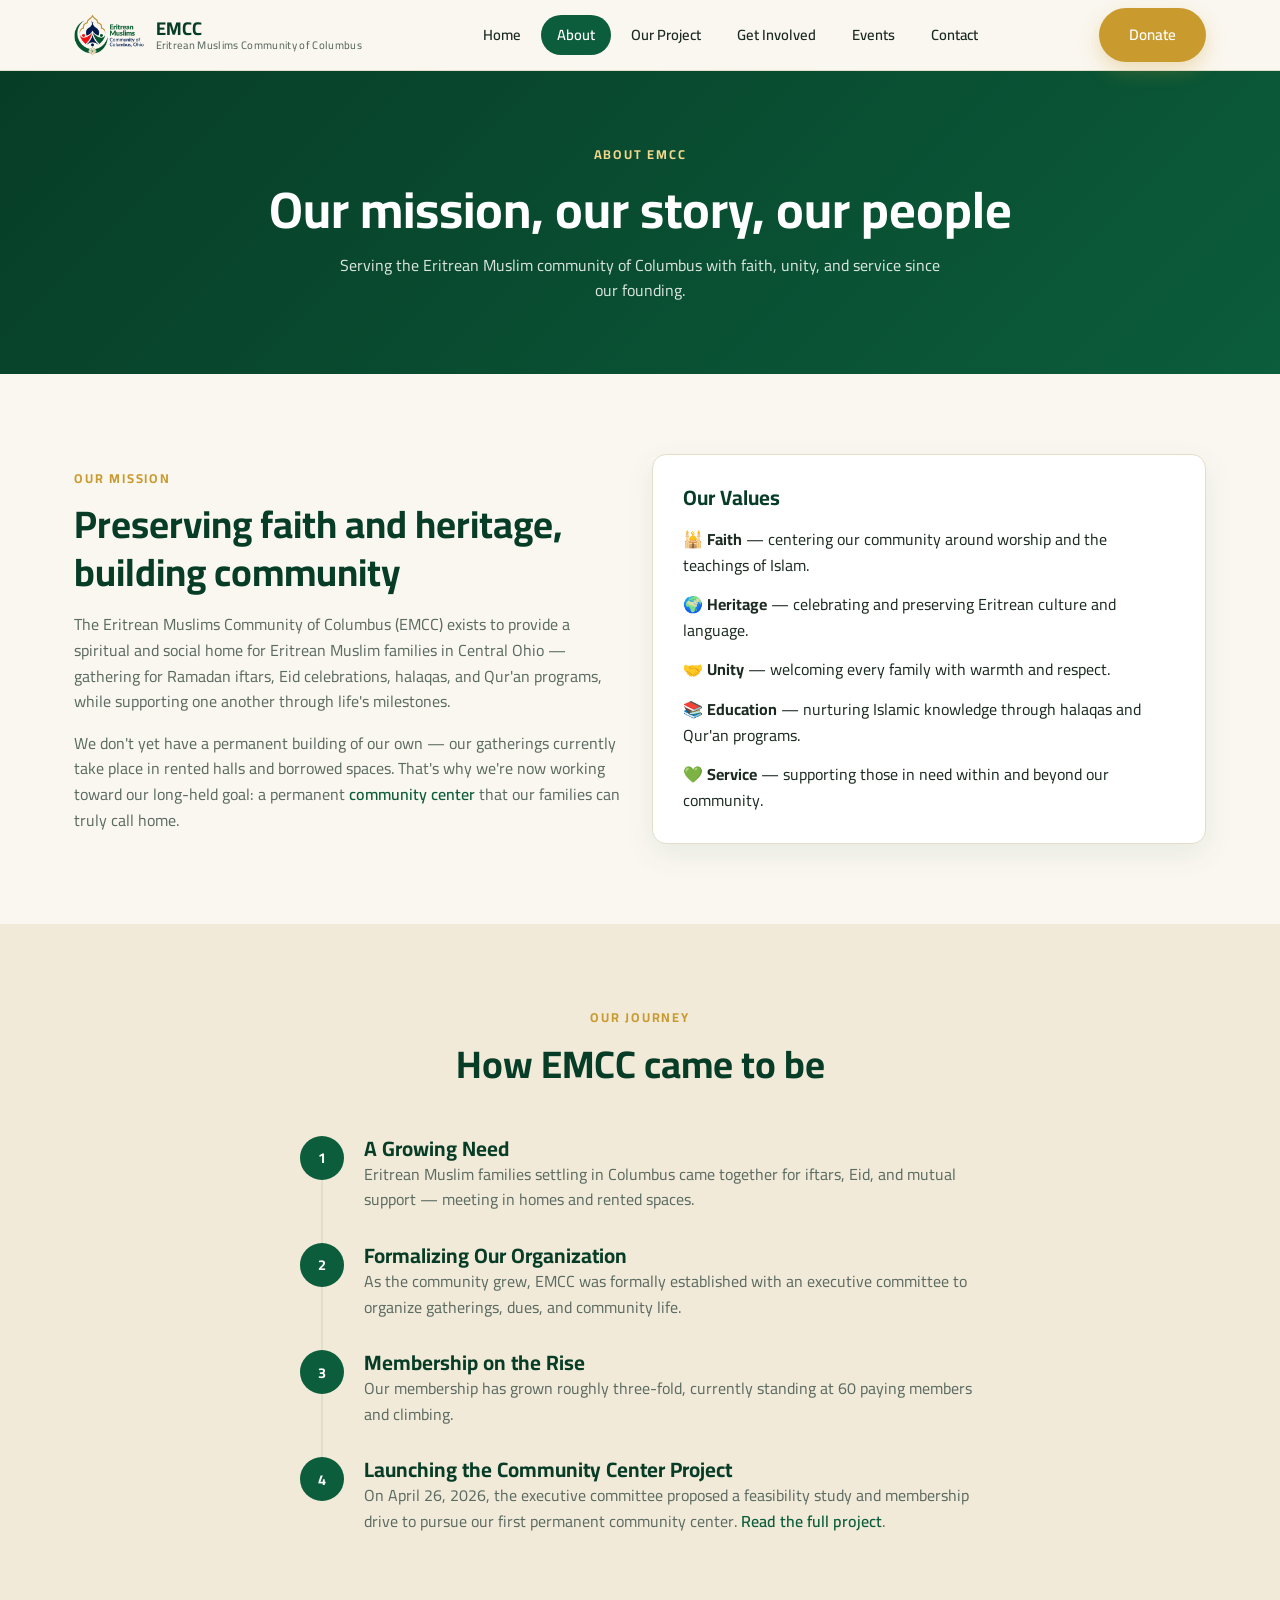
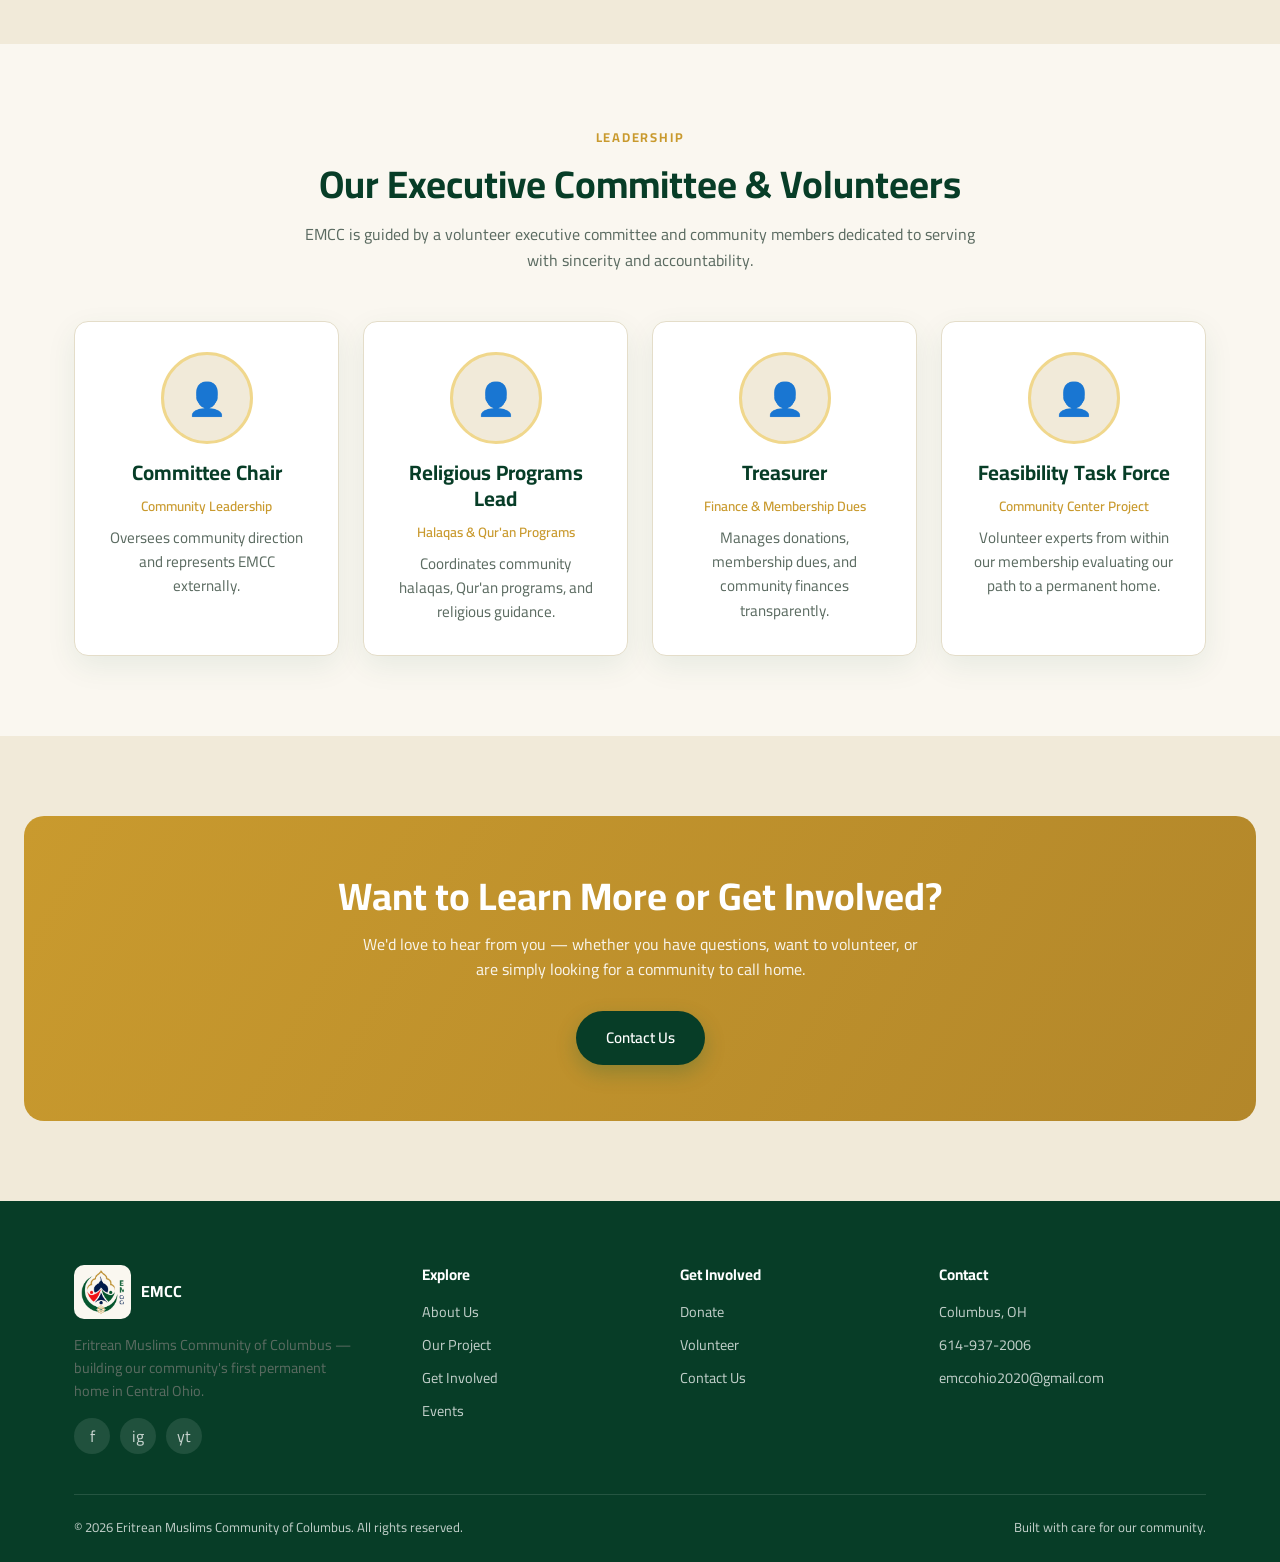
==== about.html @ d133745d "Initial version app" ====
<!DOCTYPE html>
<html lang="en">
<head>
<meta charset="UTF-8">
<meta name="viewport" content="width=device-width, initial-scale=1.0">
<title>About Us — EMCC</title>
<meta name="description" content="Learn about the mission, history, and leadership of the Eritrean Muslims Community of Columbus.">
<link rel="preconnect" href="https://fonts.googleapis.com">
<link href="https://fonts.googleapis.com/css2?family=Cairo:wght@400;600;700;800&family=Poppins:wght@400;500;600;700&display=swap" rel="stylesheet">
<link rel="icon" type="image/png" href="assets/img/emcc-favicon.png">
<link rel="stylesheet" href="assets/css/style.css">
</head>
<body>

<header class="site-header">
  <div class="header-inner container">
    <a href="index.html" class="brand">
      <img src="assets/img/emcc-logo-full.png" alt="EMCC — Eritrean Muslims Community of Columbus" class="brand-mark-full">
      <span class="brand-text">EMCC<span class="full">Eritrean Muslims Community of Columbus</span></span>
    </a>
    <nav class="nav-links">
      <a href="index.html">Home</a>
      <a href="about.html">About</a>
      <a href="project.html">Our Project</a>
      <a href="services.html">Get Involved</a>
      <a href="events.html">Events</a>
      <a href="contact.html">Contact</a>
    </nav>
    <div class="header-cta">
      <a href="donate.html" class="btn btn-accent">Donate</a>
      <button class="nav-toggle" aria-label="Toggle menu"><span></span><span></span><span></span></button>
    </div>
  </div>
</header>

<section class="page-hero">
  <span class="eyebrow" style="color:var(--accent-light);">About EMCC</span>
  <h1>Our mission, our story, our people</h1>
  <p>Serving the Eritrean Muslim community of Columbus with faith, unity, and service since our founding.</p>
</section>

<section>
  <div class="container grid grid-2" style="align-items:center;">
    <div>
      <span class="eyebrow">Our Mission</span>
      <h2>Preserving faith and heritage, building community</h2>
      <p style="margin-top:16px;">The Eritrean Muslims Community of Columbus (EMCC) exists to provide a spiritual and social home for Eritrean Muslim families in Central Ohio — gathering for Ramadan iftars, Eid celebrations, halaqas, and Qur'an programs, while supporting one another through life's milestones.</p>
      <p style="margin-top:16px;">We don't yet have a permanent building of our own — our gatherings currently take place in rented halls and borrowed spaces. That's why we're now working toward our long-held goal: a permanent <a href="project.html" style="color:var(--primary); font-weight:600;">community center</a> that our families can truly call home.</p>
    </div>
    <div class="card">
      <h3 style="margin-bottom:16px;">Our Values</h3>
      <ul style="display:flex; flex-direction:column; gap:14px;">
        <li>🕌 <strong>Faith</strong> — centering our community around worship and the teachings of Islam.</li>
        <li>🌍 <strong>Heritage</strong> — celebrating and preserving Eritrean culture and language.</li>
        <li>🤝 <strong>Unity</strong> — welcoming every family with warmth and respect.</li>
        <li>📚 <strong>Education</strong> — nurturing Islamic knowledge through halaqas and Qur'an programs.</li>
        <li>💚 <strong>Service</strong> — supporting those in need within and beyond our community.</li>
      </ul>
    </div>
  </div>
</section>

<section class="alt-bg-cream">
  <div class="container">
    <div class="section-head">
      <span class="eyebrow">Our Journey</span>
      <h2>How EMCC came to be</h2>
    </div>
    <div style="max-width:680px; margin:0 auto;">
      <div class="timeline-item">
        <div class="timeline-dot">1</div>
        <div>
          <h3>A Growing Need</h3>
          <p>Eritrean Muslim families settling in Columbus came together for iftars, Eid, and mutual support — meeting in homes and rented spaces.</p>
        </div>
      </div>
      <div class="timeline-item">
        <div class="timeline-dot">2</div>
        <div>
          <h3>Formalizing Our Organization</h3>
          <p>As the community grew, EMCC was formally established with an executive committee to organize gatherings, dues, and community life.</p>
        </div>
      </div>
      <div class="timeline-item">
        <div class="timeline-dot">3</div>
        <div>
          <h3>Membership on the Rise</h3>
          <p>Our membership has grown roughly three-fold, currently standing at 60 paying members and climbing.</p>
        </div>
      </div>
      <div class="timeline-item">
        <div class="timeline-dot">4</div>
        <div>
          <h3>Launching the Community Center Project</h3>
          <p>On April 26, 2026, the executive committee proposed a feasibility study and membership drive to pursue our first permanent community center. <a href="project.html" style="color:var(--primary); font-weight:600;">Read the full project</a>.</p>
        </div>
      </div>
    </div>
  </div>
</section>

<section>
  <div class="container">
    <div class="section-head">
      <span class="eyebrow">Leadership</span>
      <h2>Our Executive Committee &amp; Volunteers</h2>
      <p>EMCC is guided by a volunteer executive committee and community members dedicated to serving with sincerity and accountability.</p>
    </div>
    <div class="grid grid-4">
      <div class="card leader-card">
        <div class="avatar">👤</div>
        <h3>Committee Chair</h3>
        <div class="role">Community Leadership</div>
        <p>Oversees community direction and represents EMCC externally.</p>
      </div>
      <div class="card leader-card">
        <div class="avatar">👤</div>
        <h3>Religious Programs Lead</h3>
        <div class="role">Halaqas &amp; Qur'an Programs</div>
        <p>Coordinates community halaqas, Qur'an programs, and religious guidance.</p>
      </div>
      <div class="card leader-card">
        <div class="avatar">👤</div>
        <h3>Treasurer</h3>
        <div class="role">Finance &amp; Membership Dues</div>
        <p>Manages donations, membership dues, and community finances transparently.</p>
      </div>
      <div class="card leader-card">
        <div class="avatar">👤</div>
        <h3>Feasibility Task Force</h3>
        <div class="role">Community Center Project</div>
        <p>Volunteer experts from within our membership evaluating our path to a permanent home.</p>
      </div>
    </div>
  </div>
</section>

<section class="alt-bg-cream">
  <div class="cta-banner">
    <h2>Want to Learn More or Get Involved?</h2>
    <p>We'd love to hear from you — whether you have questions, want to volunteer, or are simply looking for a community to call home.</p>
    <a href="contact.html" class="btn btn-primary" style="background:var(--primary-dark);">Contact Us</a>
  </div>
</section>

<footer class="site-footer">
  <div class="container">
    <div class="footer-grid">
      <div>
        <div class="footer-brand"><img src="assets/img/emcc-logo.png" alt="EMCC logo: map of Eritrea with crescent and star" class="brand-mark"> EMCC</div>
        <p style="font-size:0.9rem; max-width:280px;">Eritrean Muslims Community of Columbus — building our community's first permanent home in Central Ohio.</p>
        <div class="footer-social">
          <a href="#" aria-label="Facebook">f</a>
          <a href="#" aria-label="Instagram">ig</a>
          <a href="#" aria-label="YouTube">yt</a>
        </div>
      </div>
      <div>
        <h4>Explore</h4>
        <ul>
          <li><a href="about.html">About Us</a></li>
          <li><a href="project.html">Our Project</a></li>
          <li><a href="services.html">Get Involved</a></li>
          <li><a href="events.html">Events</a></li>
        </ul>
      </div>
      <div>
        <h4>Get Involved</h4>
        <ul>
          <li><a href="donate.html">Donate</a></li>
          <li><a href="services.html#volunteer">Volunteer</a></li>
          <li><a href="contact.html">Contact Us</a></li>
        </ul>
      </div>
      <div>
        <h4>Contact</h4>
        <ul>
          <li>Columbus, OH</li>
          <li>614-937-2006</li>
          <li>emccohio2020@gmail.com</li>
        </ul>
      </div>
    </div>
    <div class="footer-bottom">
      <span>© <span class="js-year"></span> Eritrean Muslims Community of Columbus. All rights reserved.</span>
      <span>Built with care for our community.</span>
    </div>
  </div>
</footer>

<script src="assets/js/main.js"></script>
</body>
</html>
---- assets/css/style.css ----
/* ===================================================
   EMCC — Eritrean Muslims Community of Columbus, Ohio
   =================================================== */

:root {
  --primary: #0b5d3b;
  --primary-dark: #073d27;
  --primary-light: #147a4e;
  --accent: #c99a2e;
  --accent-light: #f0d78c;
  --cream: #faf7f0;
  --cream-dark: #f1ead9;
  --text: #1c2b22;
  --muted: #5b6b61;
  --white: #ffffff;
  --border: #e4ddc9;
  --shadow: 0 10px 30px rgba(11, 93, 59, 0.08);
  --radius: 14px;
  --max-width: 1180px;
  --font: 'Poppins', 'Segoe UI', sans-serif;
  --font-arabic: 'Cairo', 'Poppins', sans-serif;
}

* { box-sizing: border-box; margin: 0; padding: 0; }

html { scroll-behavior: smooth; }

body {
  font-family: var(--font-arabic);
  color: var(--text);
  background: var(--cream);
  line-height: 1.6;
  -webkit-font-smoothing: antialiased;
}

img { max-width: 100%; display: block; }

a { color: inherit; text-decoration: none; }

ul { list-style: none; }

.container {
  max-width: var(--max-width);
  margin: 0 auto;
  padding: 0 24px;
}

section { padding: 80px 0; }

h1, h2, h3, h4 {
  font-weight: 700;
  line-height: 1.25;
  color: var(--primary-dark);
}

h1 { font-size: clamp(2.1rem, 4vw, 3.4rem); }
h2 { font-size: clamp(1.7rem, 3vw, 2.4rem); }
h3 { font-size: 1.3rem; }

p { color: var(--muted); }

.eyebrow {
  display: inline-block;
  font-size: 0.8rem;
  font-weight: 700;
  letter-spacing: 0.14em;
  text-transform: uppercase;
  color: var(--accent);
  margin-bottom: 12px;
}

.section-head {
  text-align: center;
  max-width: 680px;
  margin: 0 auto 48px;
}

.section-head p { margin-top: 14px; }

/* Buttons */
.btn {
  display: inline-flex;
  align-items: center;
  gap: 8px;
  padding: 13px 28px;
  border-radius: 999px;
  font-weight: 600;
  font-size: 0.95rem;
  border: 2px solid transparent;
  cursor: pointer;
  transition: transform 0.2s ease, box-shadow 0.2s ease, background 0.2s ease, color 0.2s ease;
}
.btn:hover { transform: translateY(-2px); }

.btn-primary {
  background: var(--primary);
  color: var(--white);
  box-shadow: 0 8px 20px rgba(11, 93, 59, 0.25);
}
.btn-primary:hover { background: var(--primary-dark); }

.btn-accent {
  background: var(--accent);
  color: var(--white);
  box-shadow: 0 8px 20px rgba(201, 154, 46, 0.3);
}
.btn-accent:hover { background: #b3872a; }

.btn-outline {
  background: transparent;
  border-color: var(--white);
  color: var(--white);
}
.btn-outline:hover { background: var(--white); color: var(--primary); }

.btn-outline-dark {
  background: transparent;
  border-color: var(--primary);
  color: var(--primary);
}
.btn-outline-dark:hover { background: var(--primary); color: var(--white); }

.btn-row { display: flex; gap: 14px; flex-wrap: wrap; }

/* ===== Header ===== */
.site-header {
  position: relative;
  z-index: 10;
  background: rgba(250, 247, 240, 0.92);
  backdrop-filter: blur(10px);
  border-bottom: 1px solid var(--border);
}

.header-inner {
  display: flex;
  align-items: center;
  justify-content: space-between;
  padding: 8px 24px;
}

.brand {
  display: flex;
  align-items: center;
  gap: 12px;
  font-weight: 700;
  font-size: 1.15rem;
  color: var(--primary-dark);
}

.brand-mark {
  height: 54px;
  width: auto;
  display: block;
  flex-shrink: 0;
  object-fit: contain;
  background: var(--cream);
  border-radius: 10px;
  padding: 4px 7px;
}

.brand-mark-full {
  height: 42px;
  width: auto;
  display: block;
  flex-shrink: 0;
  object-fit: contain;
  background: none;
  border-radius: 0;
  padding: 0;
}

.brand-text { display: flex; flex-direction: column; line-height: 1.15; }
.brand-text .full { font-size: 0.68rem; font-weight: 500; color: var(--muted); letter-spacing: 0.03em; }

.nav-links {
  display: flex;
  align-items: center;
  gap: 4px;
}

.nav-links a {
  padding: 8px 16px;
  border-radius: 999px;
  font-weight: 600;
  font-size: 0.92rem;
  color: var(--text);
  transition: background 0.2s ease, color 0.2s ease;
}

.nav-links a:hover,
.nav-links a.active {
  background: var(--primary);
  color: var(--white);
}

.header-cta { display: flex; align-items: center; gap: 10px; }

.nav-toggle {
  display: none;
  flex-direction: column;
  gap: 5px;
  background: none;
  border: none;
  cursor: pointer;
  padding: 8px;
}
.nav-toggle span {
  width: 24px;
  height: 2px;
  background: var(--primary-dark);
  border-radius: 2px;
}

/* ===== Hero ===== */
.hero {
  position: relative;
  background: linear-gradient(135deg, var(--primary-dark), var(--primary) 60%, var(--primary-light));
  color: var(--white);
  overflow: hidden;
}

.hero::before {
  content: "";
  position: absolute;
  inset: 0;
  background-image:
    radial-gradient(circle at 15% 20%, rgba(255,255,255,0.08) 0, transparent 40%),
    radial-gradient(circle at 85% 80%, rgba(255,255,255,0.08) 0, transparent 40%);
  pointer-events: none;
}

.hero-inner {
  position: relative;
  padding: 100px 24px 90px;
  max-width: var(--max-width);
  margin: 0 auto;
  display: grid;
  grid-template-columns: 1.1fr 0.9fr;
  gap: 40px;
  align-items: center;
}

.hero small.eyebrow { color: var(--accent-light); }

.hero h1 { color: var(--white); margin-bottom: 18px; }

.hero p.lead {
  color: rgba(255,255,255,0.88);
  font-size: 1.08rem;
  max-width: 520px;
  margin-bottom: 32px;
}

.hero-card {
  background: rgba(255,255,255,0.1);
  border: 1px solid rgba(255,255,255,0.2);
  border-radius: var(--radius);
  padding: 28px;
  backdrop-filter: blur(6px);
}

.hero-card h3 { color: var(--white); margin-bottom: 16px; font-size: 1.05rem; }

.hero-info-row {
  display: flex;
  justify-content: space-between;
  align-items: baseline;
  padding: 10px 0;
  border-bottom: 1px dashed rgba(255,255,255,0.25);
  color: rgba(255,255,255,0.92);
  font-size: 0.94rem;
}
.hero-info-row:last-child { border-bottom: none; }
.hero-info-row span:first-child { color: rgba(255,255,255,0.65); }

.page-hero {
  background: linear-gradient(135deg, var(--primary-dark), var(--primary));
  color: var(--white);
  padding: 70px 24px;
  text-align: center;
}
.page-hero h1 { color: var(--white); margin-bottom: 12px; }
.page-hero p { color: rgba(255,255,255,0.85); max-width: 600px; margin: 0 auto; }

/* ===== Cards / Grids ===== */
.grid {
  display: grid;
  gap: 24px;
}
.grid-3 { grid-template-columns: repeat(3, 1fr); }
.grid-2 { grid-template-columns: repeat(2, 1fr); }
.grid-4 { grid-template-columns: repeat(4, 1fr); }

.card {
  background: var(--white);
  border-radius: var(--radius);
  padding: 30px;
  box-shadow: var(--shadow);
  border: 1px solid var(--border);
  transition: transform 0.25s ease, box-shadow 0.25s ease;
}
.card:hover { transform: translateY(-4px); box-shadow: 0 16px 36px rgba(11,93,59,0.14); }

.card .icon {
  width: 54px;
  height: 54px;
  border-radius: 12px;
  background: var(--cream-dark);
  color: var(--primary);
  display: flex;
  align-items: center;
  justify-content: center;
  font-size: 1.5rem;
  margin-bottom: 18px;
}

.card h3 { margin-bottom: 10px; }
.card p { font-size: 0.95rem; }

.alt-bg { background: var(--white); }
.alt-bg-cream { background: var(--cream-dark); }

/* ===== Stats strip ===== */
.stats {
  background: var(--primary-dark);
  color: var(--white);
  padding: 44px 0;
}
.stats .grid-4 { text-align: center; }
.stats .num { font-size: 2.1rem; font-weight: 700; color: var(--accent-light); }
.stats .label { font-size: 0.85rem; color: rgba(255,255,255,0.75); margin-top: 4px; }

/* ===== Progress bar ===== */
.progress-wrap {
  background: var(--white);
  border: 1px solid var(--border);
  border-radius: var(--radius);
  padding: 28px 30px;
  box-shadow: var(--shadow);
}
.progress-wrap .progress-top {
  display: flex;
  justify-content: space-between;
  align-items: baseline;
  margin-bottom: 12px;
  flex-wrap: wrap;
  gap: 8px;
}
.progress-wrap .progress-top strong { font-size: 1.4rem; color: var(--primary-dark); }
.progress-track {
  width: 100%;
  height: 14px;
  border-radius: 999px;
  background: var(--cream-dark);
  overflow: hidden;
}
.progress-fill {
  height: 100%;
  border-radius: 999px;
  background: linear-gradient(90deg, var(--primary), var(--accent));
}
.progress-caption { margin-top: 10px; font-size: 0.85rem; color: var(--muted); }

/* ===== Milestone timeline (compact) ===== */
.milestone {
  display: flex;
  gap: 14px;
  align-items: flex-start;
  padding: 16px 0;
  border-bottom: 1px solid var(--border);
}
.milestone:last-child { border-bottom: none; }
.milestone .dot {
  width: 12px; height: 12px;
  border-radius: 50%;
  background: var(--accent);
  margin-top: 6px;
  flex-shrink: 0;
}
.milestone .dot.done { background: var(--primary); }
.milestone h4 { font-size: 1rem; color: var(--primary-dark); margin-bottom: 4px; }
.milestone .when { font-size: 0.78rem; text-transform: uppercase; letter-spacing: 0.05em; color: var(--accent); font-weight: 700; margin-bottom: 4px; }

/* ===== Prayer times table ===== */
.prayer-table {
  width: 100%;
  border-collapse: collapse;
  background: var(--white);
  border-radius: var(--radius);
  overflow: hidden;
  box-shadow: var(--shadow);
}
.prayer-table th, .prayer-table td {
  padding: 16px 18px;
  text-align: center;
  border-bottom: 1px solid var(--border);
  font-size: 0.95rem;
}
.prayer-table th {
  background: var(--primary);
  color: var(--white);
  font-weight: 600;
  text-transform: uppercase;
  font-size: 0.78rem;
  letter-spacing: 0.06em;
}
.prayer-table tr:last-child td { border-bottom: none; }
.prayer-table tr:nth-child(even) td { background: var(--cream-dark); }

.note-box {
  background: var(--cream-dark);
  border-left: 4px solid var(--accent);
  padding: 18px 22px;
  border-radius: 8px;
  font-size: 0.92rem;
  color: var(--text);
  margin-top: 24px;
}

/* ===== Events ===== */
.event-card {
  display: flex;
  gap: 20px;
  background: var(--white);
  border-radius: var(--radius);
  box-shadow: var(--shadow);
  border: 1px solid var(--border);
  overflow: hidden;
}
.event-date {
  flex-shrink: 0;
  width: 100px;
  background: var(--primary);
  color: var(--white);
  display: flex;
  flex-direction: column;
  align-items: center;
  justify-content: center;
  text-align: center;
}
.event-date .day { font-size: 1.8rem; font-weight: 700; }
.event-date .month { font-size: 0.8rem; text-transform: uppercase; letter-spacing: 0.06em; }
.event-body { padding: 22px 24px; }
.event-meta { display: flex; gap: 16px; font-size: 0.85rem; color: var(--muted); margin: 8px 0 10px; flex-wrap: wrap; }

/* ===== Donate ===== */
.donate-option {
  background: var(--white);
  border: 1px solid var(--border);
  border-radius: var(--radius);
  padding: 28px;
  box-shadow: var(--shadow);
}
.donate-option h3 { margin-bottom: 8px; }
.donate-option .tag {
  display: inline-block;
  background: var(--accent-light);
  color: var(--primary-dark);
  font-size: 0.72rem;
  font-weight: 700;
  padding: 4px 10px;
  border-radius: 999px;
  margin-bottom: 12px;
  text-transform: uppercase;
  letter-spacing: 0.04em;
}

/* ===== Contact ===== */
.contact-wrap {
  display: grid;
  grid-template-columns: 1fr 1fr;
  gap: 40px;
  align-items: start;
}
.contact-info-card {
  background: var(--primary-dark);
  color: var(--white);
  border-radius: var(--radius);
  padding: 34px;
}
.contact-info-card h3 { color: var(--white); }
.contact-info-item {
  display: flex;
  gap: 14px;
  margin-top: 22px;
  align-items: flex-start;
}
.contact-info-item .icon {
  width: 40px; height: 40px;
  border-radius: 10px;
  background: rgba(255,255,255,0.12);
  display: flex; align-items: center; justify-content: center;
  flex-shrink: 0;
  color: var(--accent-light);
}
.contact-info-item strong { display: block; margin-bottom: 3px; color: var(--white); }
.contact-info-item span, .contact-info-item a { color: rgba(255,255,255,0.8); font-size: 0.92rem; }

.form-field { margin-bottom: 18px; }
.form-field label { display: block; font-weight: 600; margin-bottom: 6px; font-size: 0.9rem; }
.form-field input,
.form-field select,
.form-field textarea {
  width: 100%;
  padding: 12px 14px;
  border-radius: 10px;
  border: 1px solid var(--border);
  font-family: inherit;
  font-size: 0.95rem;
  background: var(--white);
  color: var(--text);
}
.form-field input:focus,
.form-field select:focus,
.form-field textarea:focus {
  outline: none;
  border-color: var(--primary);
  box-shadow: 0 0 0 3px rgba(11,93,59,0.12);
}
.form-row { display: grid; grid-template-columns: 1fr 1fr; gap: 16px; }
.form-status { margin-top: 14px; font-size: 0.9rem; font-weight: 600; display: none; }
.form-status.show { display: block; }
.form-status.ok { color: var(--primary); }

.map-embed {
  border-radius: var(--radius);
  overflow: hidden;
  box-shadow: var(--shadow);
  border: 1px solid var(--border);
  margin-top: 30px;
}
.map-embed iframe { width: 100%; height: 320px; border: 0; display: block; }

/* ===== CTA banner ===== */
.cta-banner {
  background: linear-gradient(120deg, var(--accent), #b3872a);
  color: var(--white);
  border-radius: 20px;
  padding: 56px;
  text-align: center;
  margin: 0 24px;
}
.cta-banner h2 { color: var(--white); }
.cta-banner p { color: rgba(255,255,255,0.9); max-width: 560px; margin: 12px auto 28px; }

/* ===== Footer ===== */
.site-footer {
  background: var(--primary-dark);
  color: rgba(255,255,255,0.75);
  padding: 64px 0 24px;
}
.footer-grid {
  display: grid;
  grid-template-columns: 1.4fr 1fr 1fr 1.2fr;
  gap: 36px;
  padding-bottom: 40px;
  border-bottom: 1px solid rgba(255,255,255,0.12);
}
.footer-brand { display: flex; align-items: center; gap: 10px; color: var(--white); font-weight: 700; margin-bottom: 14px; }
.footer-grid h4 { color: var(--white); font-size: 0.95rem; margin-bottom: 16px; }
.footer-grid ul li { margin-bottom: 10px; font-size: 0.9rem; }
.footer-grid ul li a:hover { color: var(--accent-light); }
.footer-social { display: flex; gap: 10px; margin-top: 16px; }
.footer-social a {
  width: 36px; height: 36px;
  border-radius: 50%;
  background: rgba(255,255,255,0.1);
  display: flex; align-items: center; justify-content: center;
  transition: background 0.2s ease;
}
.footer-social a:hover { background: var(--accent); }
.footer-bottom {
  display: flex;
  justify-content: space-between;
  align-items: center;
  padding-top: 22px;
  font-size: 0.82rem;
  flex-wrap: wrap;
  gap: 10px;
}

/* ===== Utility ===== */
.mt-0 { margin-top: 0; }
.text-center { text-align: center; }
.badge-list { display: flex; gap: 10px; flex-wrap: wrap; margin-top: 18px; }
.badge {
  background: rgba(255,255,255,0.14);
  color: var(--white);
  font-size: 0.78rem;
  padding: 6px 14px;
  border-radius: 999px;
  border: 1px solid rgba(255,255,255,0.2);
}

.timeline-item {
  display: flex;
  gap: 20px;
  padding-bottom: 30px;
  position: relative;
}
.timeline-item::before {
  content: "";
  position: absolute;
  left: 21px;
  top: 44px;
  bottom: 0;
  width: 2px;
  background: var(--border);
}
.timeline-item:last-child::before { display: none; }
.timeline-dot {
  width: 44px; height: 44px;
  border-radius: 50%;
  background: var(--primary);
  color: var(--white);
  flex-shrink: 0;
  display: flex; align-items: center; justify-content: center;
  font-weight: 700;
  font-size: 0.9rem;
}

.leader-card { text-align: center; }
.leader-card .avatar {
  width: 92px; height: 92px;
  border-radius: 50%;
  margin: 0 auto 16px;
  background: var(--cream-dark);
  display: flex; align-items: center; justify-content: center;
  font-size: 2rem;
  color: var(--primary);
  border: 3px solid var(--accent-light);
}
.leader-card .role { color: var(--accent); font-weight: 600; font-size: 0.85rem; margin-bottom: 8px; }

/* ===== Responsive ===== */
@media (max-width: 960px) {
  .hero-inner { grid-template-columns: 1fr; }
  .grid-4 { grid-template-columns: repeat(2, 1fr); }
  .grid-3 { grid-template-columns: repeat(2, 1fr); }
  .footer-grid { grid-template-columns: 1fr 1fr; }
  .contact-wrap { grid-template-columns: 1fr; }
}

@media (max-width: 720px) {
  .nav-links { display: none; }
  .nav-toggle { display: flex; }
  .header-inner.open .nav-links {
    display: flex;
    position: absolute;
    top: 100%; left: 0; right: 0;
    background: var(--cream);
    flex-direction: column;
    padding: 12px 24px 20px;
    border-bottom: 1px solid var(--border);
    gap: 6px;
  }
  .header-inner.open .nav-links a { width: 100%; padding: 12px 16px; }
  .grid-3, .grid-4, .grid-2 { grid-template-columns: 1fr; }
  .footer-grid { grid-template-columns: 1fr; }
  .footer-bottom { flex-direction: column; align-items: flex-start; }
  section { padding: 56px 0; }
  .cta-banner { padding: 40px 24px; margin: 0 16px; }
  .form-row { grid-template-columns: 1fr; }
  .event-card { flex-direction: column; }
  .event-date { flex-direction: row; gap: 8px; width: 100%; padding: 10px; }
  .hero-card { order: -1; }
}
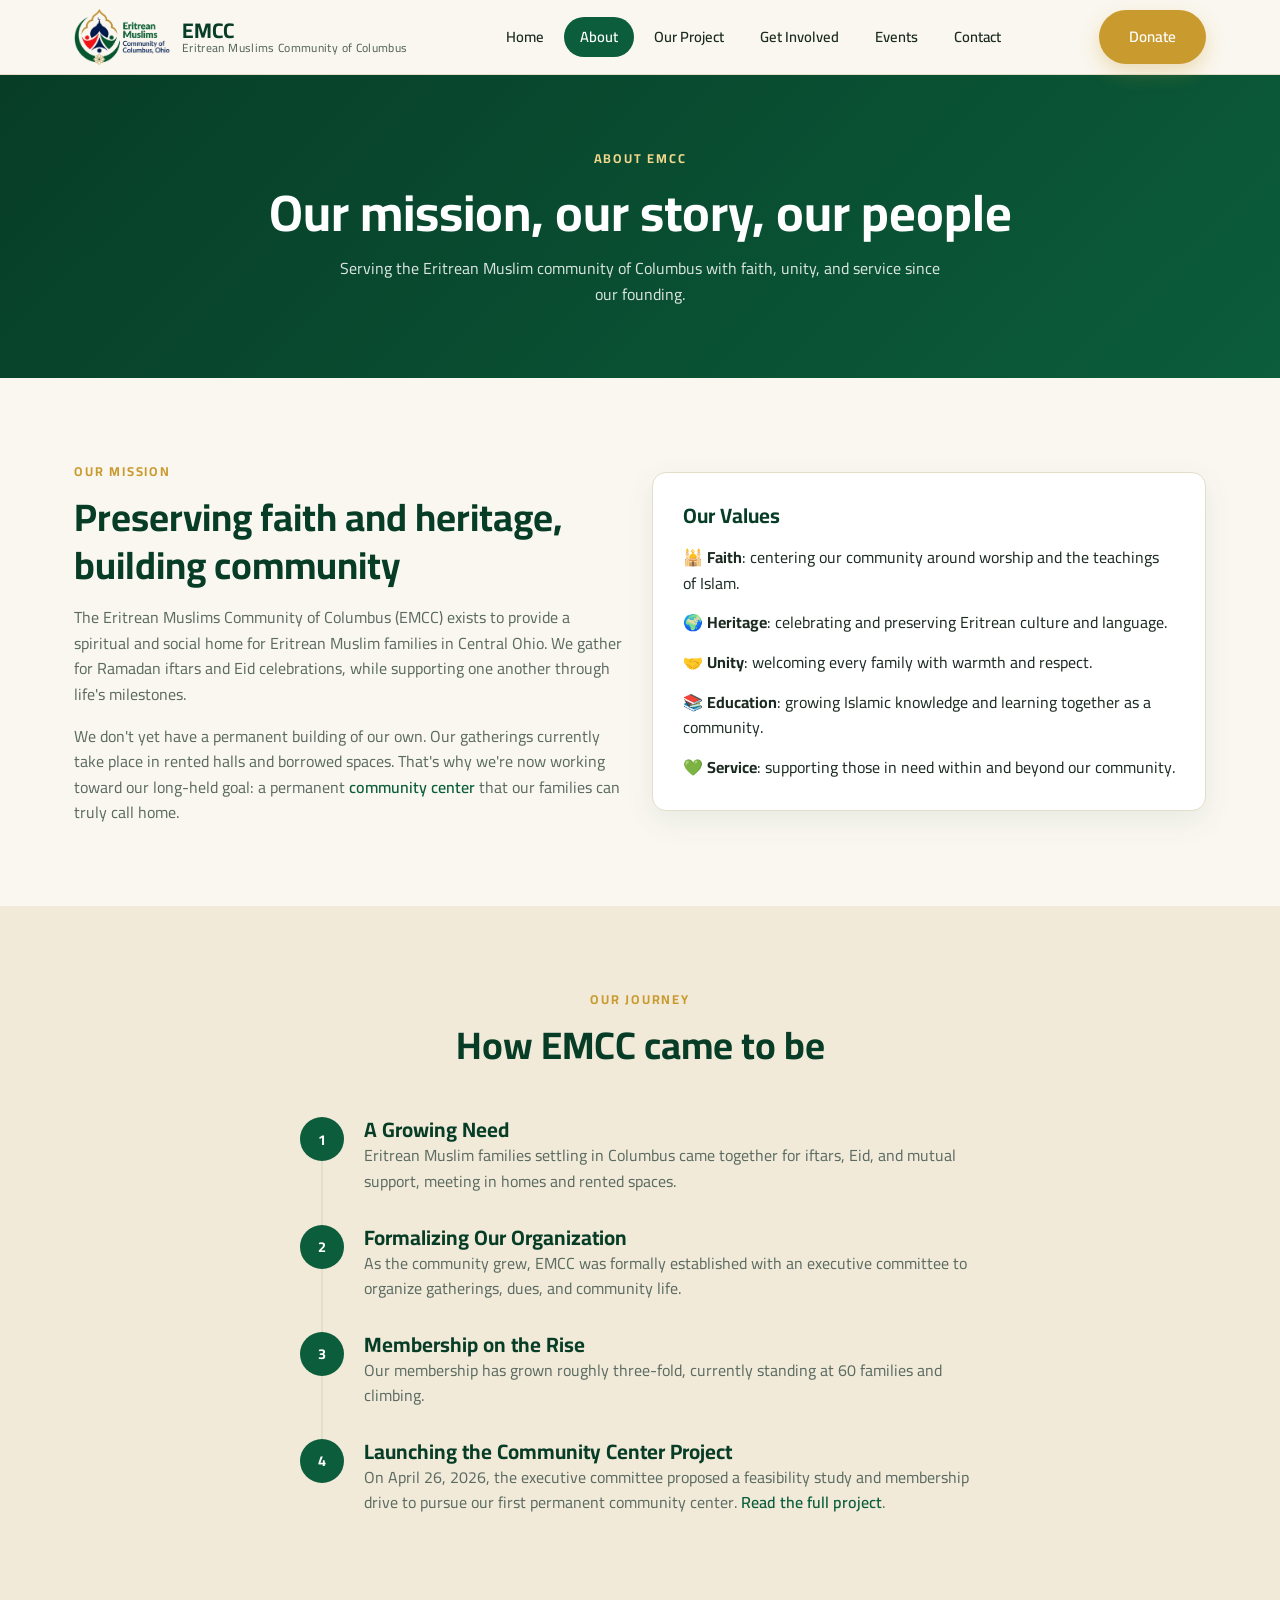
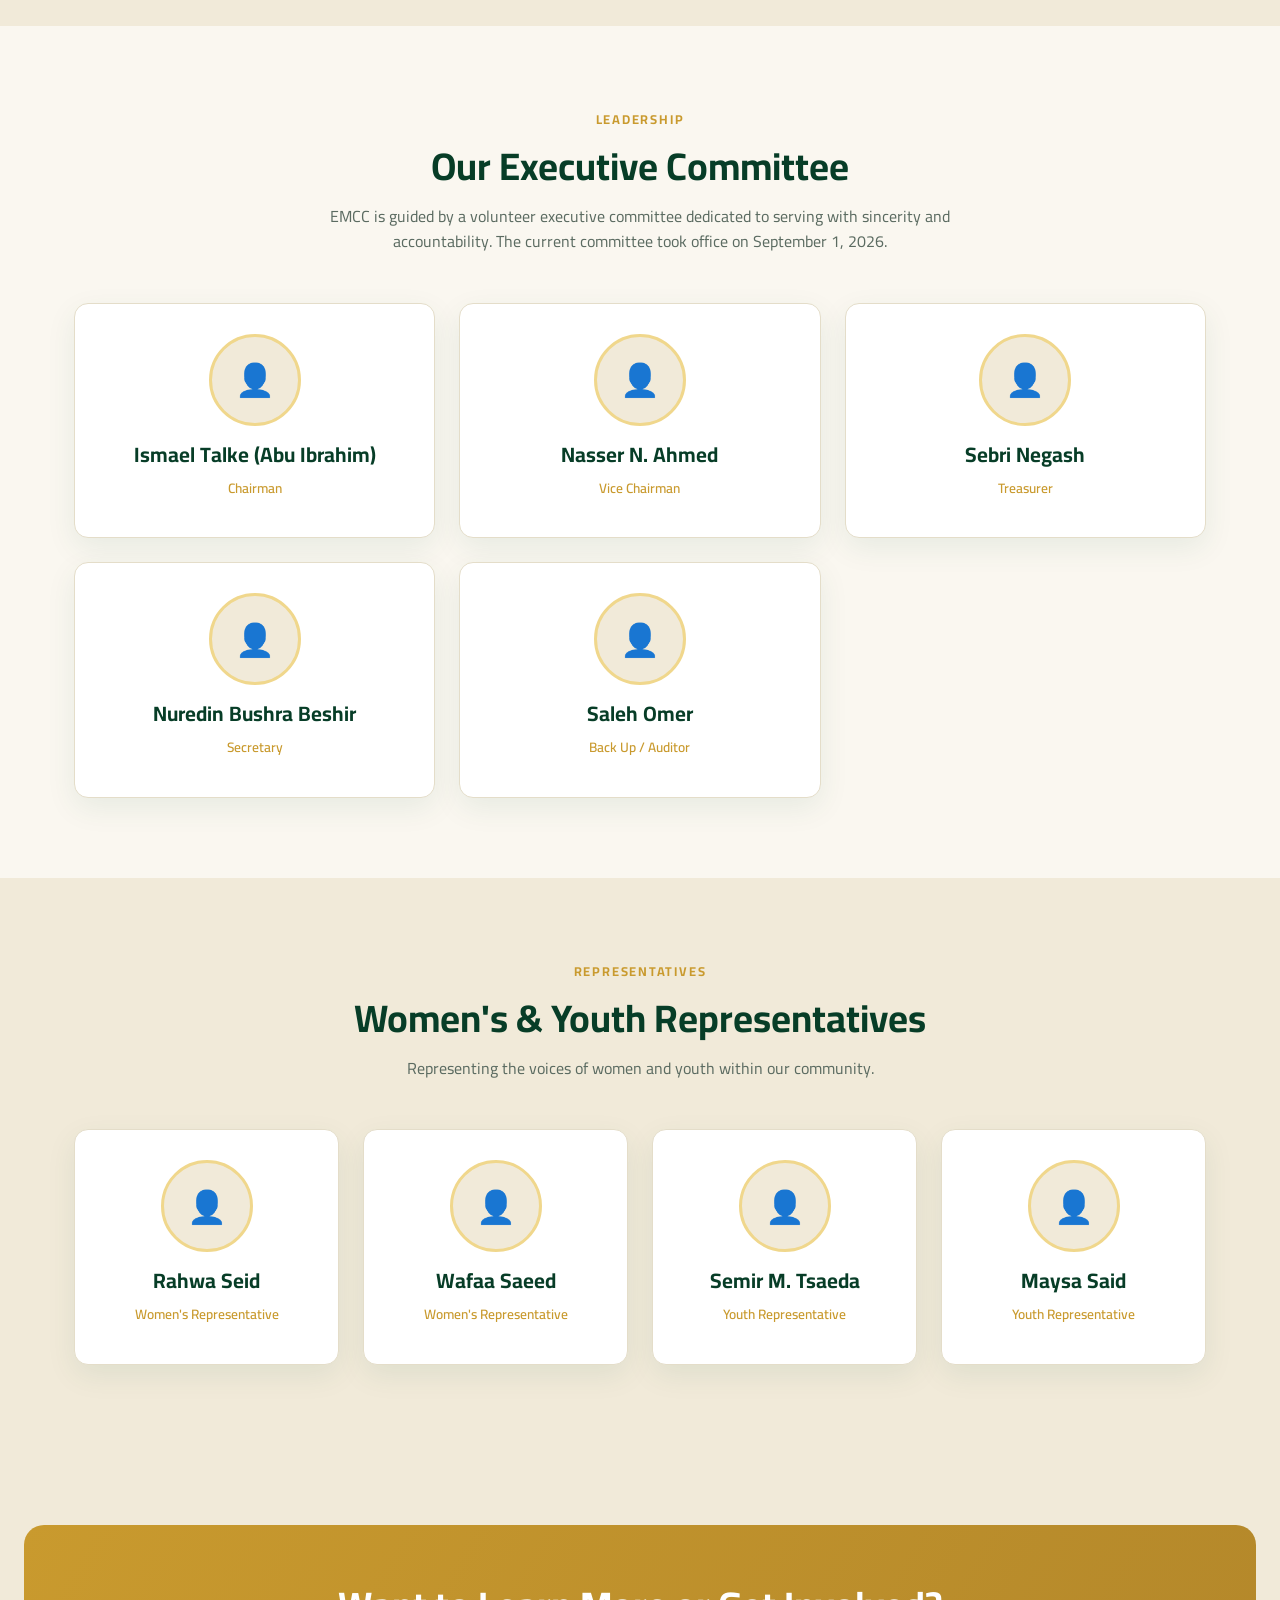
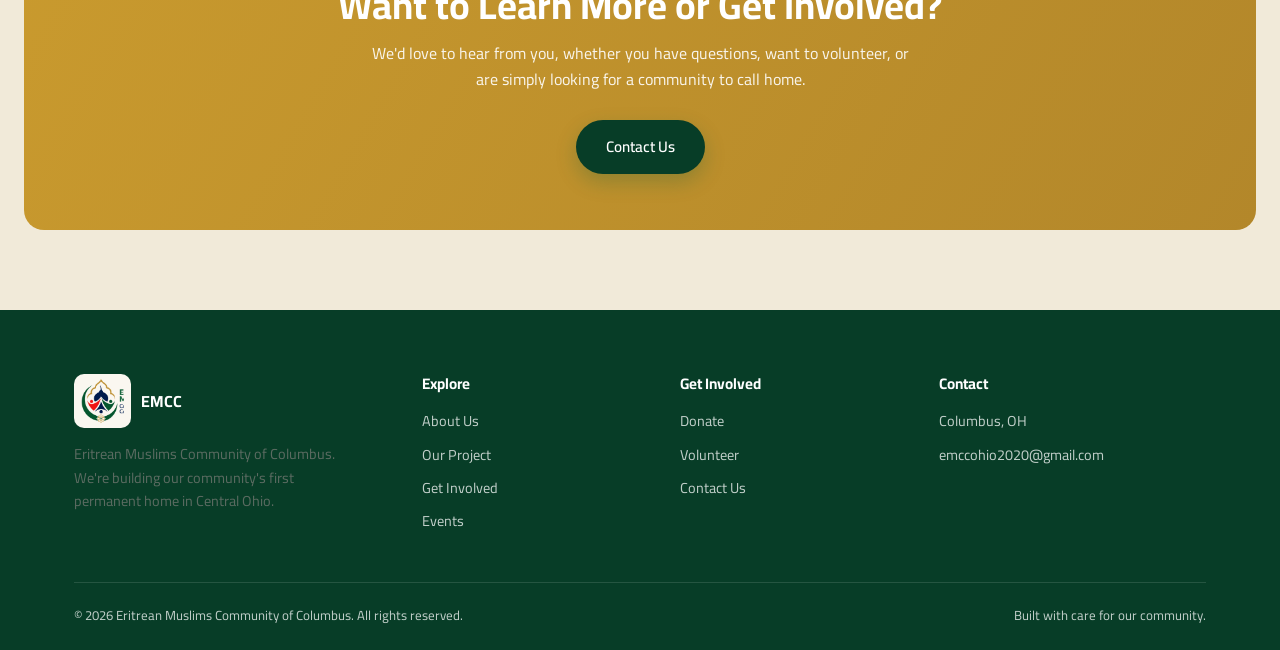
==== commit 02ba95c3: "Update site content, logo, and homepage layout for launch Covers header/footer logo updates, homepag" ====
--- a/about.html
+++ b/about.html
@@ -3,7 +3,7 @@
 <head>
 <meta charset="UTF-8">
 <meta name="viewport" content="width=device-width, initial-scale=1.0">
-<title>About Us — EMCC</title>
+<title>About Us | EMCC</title>
 <meta name="description" content="Learn about the mission, history, and leadership of the Eritrean Muslims Community of Columbus.">
 <link rel="preconnect" href="https://fonts.googleapis.com">
 <link href="https://fonts.googleapis.com/css2?family=Cairo:wght@400;600;700;800&family=Poppins:wght@400;500;600;700&display=swap" rel="stylesheet">
@@ -15,7 +15,7 @@
 <header class="site-header">
   <div class="header-inner container">
     <a href="index.html" class="brand">
-      <img src="assets/img/emcc-logo-full.png" alt="EMCC — Eritrean Muslims Community of Columbus" class="brand-mark-full">
+      <img src="assets/img/emcc-logo-full.png" alt="EMCC: Eritrean Muslims Community of Columbus" class="brand-mark-full">
       <span class="brand-text">EMCC<span class="full">Eritrean Muslims Community of Columbus</span></span>
     </a>
     <nav class="nav-links">
@@ -44,17 +44,17 @@
     <div>
       <span class="eyebrow">Our Mission</span>
       <h2>Preserving faith and heritage, building community</h2>
-      <p style="margin-top:16px;">The Eritrean Muslims Community of Columbus (EMCC) exists to provide a spiritual and social home for Eritrean Muslim families in Central Ohio — gathering for Ramadan iftars, Eid celebrations, halaqas, and Qur'an programs, while supporting one another through life's milestones.</p>
-      <p style="margin-top:16px;">We don't yet have a permanent building of our own — our gatherings currently take place in rented halls and borrowed spaces. That's why we're now working toward our long-held goal: a permanent <a href="project.html" style="color:var(--primary); font-weight:600;">community center</a> that our families can truly call home.</p>
+      <p style="margin-top:16px;">The Eritrean Muslims Community of Columbus (EMCC) exists to provide a spiritual and social home for Eritrean Muslim families in Central Ohio. We gather for Ramadan iftars and Eid celebrations, while supporting one another through life's milestones.</p>
+      <p style="margin-top:16px;">We don't yet have a permanent building of our own. Our gatherings currently take place in rented halls and borrowed spaces. That's why we're now working toward our long-held goal: a permanent <a href="project.html" style="color:var(--primary); font-weight:600;">community center</a> that our families can truly call home.</p>
     </div>
     <div class="card">
       <h3 style="margin-bottom:16px;">Our Values</h3>
       <ul style="display:flex; flex-direction:column; gap:14px;">
-        <li>🕌 <strong>Faith</strong> — centering our community around worship and the teachings of Islam.</li>
-        <li>🌍 <strong>Heritage</strong> — celebrating and preserving Eritrean culture and language.</li>
-        <li>🤝 <strong>Unity</strong> — welcoming every family with warmth and respect.</li>
-        <li>📚 <strong>Education</strong> — nurturing Islamic knowledge through halaqas and Qur'an programs.</li>
-        <li>💚 <strong>Service</strong> — supporting those in need within and beyond our community.</li>
+        <li>🕌 <strong>Faith</strong>: centering our community around worship and the teachings of Islam.</li>
+        <li>🌍 <strong>Heritage</strong>: celebrating and preserving Eritrean culture and language.</li>
+        <li>🤝 <strong>Unity</strong>: welcoming every family with warmth and respect.</li>
+        <li>📚 <strong>Education</strong>: growing Islamic knowledge and learning together as a community.</li>
+        <li>💚 <strong>Service</strong>: supporting those in need within and beyond our community.</li>
       </ul>
     </div>
   </div>
@@ -71,7 +71,7 @@
         <div class="timeline-dot">1</div>
         <div>
           <h3>A Growing Need</h3>
-          <p>Eritrean Muslim families settling in Columbus came together for iftars, Eid, and mutual support — meeting in homes and rented spaces.</p>
+          <p>Eritrean Muslim families settling in Columbus came together for iftars, Eid, and mutual support, meeting in homes and rented spaces.</p>
         </div>
       </div>
       <div class="timeline-item">
@@ -85,7 +85,7 @@
         <div class="timeline-dot">3</div>
         <div>
           <h3>Membership on the Rise</h3>
-          <p>Our membership has grown roughly three-fold, currently standing at 60 paying members and climbing.</p>
+          <p>Our membership has grown roughly three-fold, currently standing at 60 families and climbing.</p>
         </div>
       </div>
       <div class="timeline-item">
@@ -103,33 +103,66 @@
   <div class="container">
     <div class="section-head">
       <span class="eyebrow">Leadership</span>
-      <h2>Our Executive Committee &amp; Volunteers</h2>
-      <p>EMCC is guided by a volunteer executive committee and community members dedicated to serving with sincerity and accountability.</p>
+      <h2>Our Executive Committee</h2>
+      <p>EMCC is guided by a volunteer executive committee dedicated to serving with sincerity and accountability. The current committee took office on September 1, 2026.</p>
+    </div>
+    <div class="grid grid-3">
+      <div class="card leader-card">
+        <div class="avatar">👤</div>
+        <h3>Ismael Talke (Abu Ibrahim)</h3>
+        <div class="role">Chairman</div>
+      </div>
+      <div class="card leader-card">
+        <div class="avatar">👤</div>
+        <h3>Nasser N. Ahmed</h3>
+        <div class="role">Vice Chairman</div>
+      </div>
+      <div class="card leader-card">
+        <div class="avatar">👤</div>
+        <h3>Sebri Negash</h3>
+        <div class="role">Treasurer</div>
+      </div>
+      <div class="card leader-card">
+        <div class="avatar">👤</div>
+        <h3>Nuredin Bushra Beshir</h3>
+        <div class="role">Secretary</div>
+      </div>
+      <div class="card leader-card">
+        <div class="avatar">👤</div>
+        <h3>Saleh Omer</h3>
+        <div class="role">Back Up / Auditor</div>
+      </div>
+    </div>
+  </div>
+</section>
+
+<section class="alt-bg-cream">
+  <div class="container">
+    <div class="section-head">
+      <span class="eyebrow">Representatives</span>
+      <h2>Women's &amp; Youth Representatives</h2>
+      <p>Representing the voices of women and youth within our community.</p>
     </div>
     <div class="grid grid-4">
       <div class="card leader-card">
         <div class="avatar">👤</div>
-        <h3>Committee Chair</h3>
-        <div class="role">Community Leadership</div>
-        <p>Oversees community direction and represents EMCC externally.</p>
-      </div>
-      <div class="card leader-card">
-        <div class="avatar">👤</div>
-        <h3>Religious Programs Lead</h3>
-        <div class="role">Halaqas &amp; Qur'an Programs</div>
-        <p>Coordinates community halaqas, Qur'an programs, and religious guidance.</p>
-      </div>
-      <div class="card leader-card">
-        <div class="avatar">👤</div>
-        <h3>Treasurer</h3>
-        <div class="role">Finance &amp; Membership Dues</div>
-        <p>Manages donations, membership dues, and community finances transparently.</p>
-      </div>
-      <div class="card leader-card">
-        <div class="avatar">👤</div>
-        <h3>Feasibility Task Force</h3>
-        <div class="role">Community Center Project</div>
-        <p>Volunteer experts from within our membership evaluating our path to a permanent home.</p>
+        <h3>Rahwa Seid</h3>
+        <div class="role">Women's Representative</div>
+      </div>
+      <div class="card leader-card">
+        <div class="avatar">👤</div>
+        <h3>Wafaa Saeed</h3>
+        <div class="role">Women's Representative</div>
+      </div>
+      <div class="card leader-card">
+        <div class="avatar">👤</div>
+        <h3>Semir M. Tsaeda</h3>
+        <div class="role">Youth Representative</div>
+      </div>
+      <div class="card leader-card">
+        <div class="avatar">👤</div>
+        <h3>Maysa Said</h3>
+        <div class="role">Youth Representative</div>
       </div>
     </div>
   </div>
@@ -138,7 +171,7 @@
 <section class="alt-bg-cream">
   <div class="cta-banner">
     <h2>Want to Learn More or Get Involved?</h2>
-    <p>We'd love to hear from you — whether you have questions, want to volunteer, or are simply looking for a community to call home.</p>
+    <p>We'd love to hear from you, whether you have questions, want to volunteer, or are simply looking for a community to call home.</p>
     <a href="contact.html" class="btn btn-primary" style="background:var(--primary-dark);">Contact Us</a>
   </div>
 </section>
@@ -148,12 +181,7 @@
     <div class="footer-grid">
       <div>
         <div class="footer-brand"><img src="assets/img/emcc-logo.png" alt="EMCC logo: map of Eritrea with crescent and star" class="brand-mark"> EMCC</div>
-        <p style="font-size:0.9rem; max-width:280px;">Eritrean Muslims Community of Columbus — building our community's first permanent home in Central Ohio.</p>
-        <div class="footer-social">
-          <a href="#" aria-label="Facebook">f</a>
-          <a href="#" aria-label="Instagram">ig</a>
-          <a href="#" aria-label="YouTube">yt</a>
-        </div>
+        <p style="font-size:0.9rem; max-width:280px;">Eritrean Muslims Community of Columbus. We're building our community's first permanent home in Central Ohio.</p>
       </div>
       <div>
         <h4>Explore</h4>
@@ -176,7 +204,6 @@
         <h4>Contact</h4>
         <ul>
           <li>Columbus, OH</li>
-          <li>614-937-2006</li>
           <li>emccohio2020@gmail.com</li>
         </ul>
       </div>
--- a/assets/css/style.css
+++ b/assets/css/style.css
@@ -143,7 +143,7 @@
   align-items: center;
   gap: 12px;
   font-weight: 700;
-  font-size: 1.15rem;
+  font-size: 1.32rem;
   color: var(--primary-dark);
 }
 
@@ -159,7 +159,7 @@
 }
 
 .brand-mark-full {
-  height: 42px;
+  height: 58px;
   width: auto;
   display: block;
   flex-shrink: 0;
@@ -170,7 +170,7 @@
 }
 
 .brand-text { display: flex; flex-direction: column; line-height: 1.15; }
-.brand-text .full { font-size: 0.68rem; font-weight: 500; color: var(--muted); letter-spacing: 0.03em; }
+.brand-text .full { font-size: 0.74rem; font-weight: 500; color: var(--muted); letter-spacing: 0.03em; }
 
 .nav-links {
   display: flex;
@@ -281,6 +281,20 @@
 }
 .page-hero h1 { color: var(--white); margin-bottom: 12px; }
 .page-hero p { color: rgba(255,255,255,0.85); max-width: 600px; margin: 0 auto; }
+
+.intro-hero {
+  position: relative;
+  background:
+    linear-gradient(180deg, rgba(250,247,240,0.90), rgba(250,247,240,0.72) 55%, rgba(250,247,240,0.55)),
+    url('../img/columbus-skyline.jpg') center 38% / cover no-repeat;
+  color: var(--text);
+  padding: 90px 24px 84px;
+  text-align: center;
+}
+.intro-hero-inner { max-width: 760px; margin: 0 auto; position: relative; }
+.intro-hero .eyebrow { color: var(--accent); font-size: 1.15rem; letter-spacing: 0.1em; }
+.intro-hero h1 { color: var(--primary-dark); margin: 14px 0 22px; font-size: clamp(2.6rem, 5.5vw, 4rem); }
+.intro-hero p { color: var(--text); font-size: 1.05rem; margin-bottom: 14px; }
 
 /* ===== Cards / Grids ===== */
 .grid {
@@ -642,6 +656,12 @@
 }
 
 @media (max-width: 720px) {
+  .header-inner { padding: 8px 16px; }
+  .brand { font-size: 1.05rem; gap: 8px; }
+  .brand-mark-full { height: 40px; }
+  .brand-text .full { display: none; }
+  .header-cta { gap: 6px; }
+  .header-cta .btn { padding: 9px 16px; font-size: 0.85rem; }
   .nav-links { display: none; }
   .nav-toggle { display: flex; }
   .header-inner.open .nav-links {
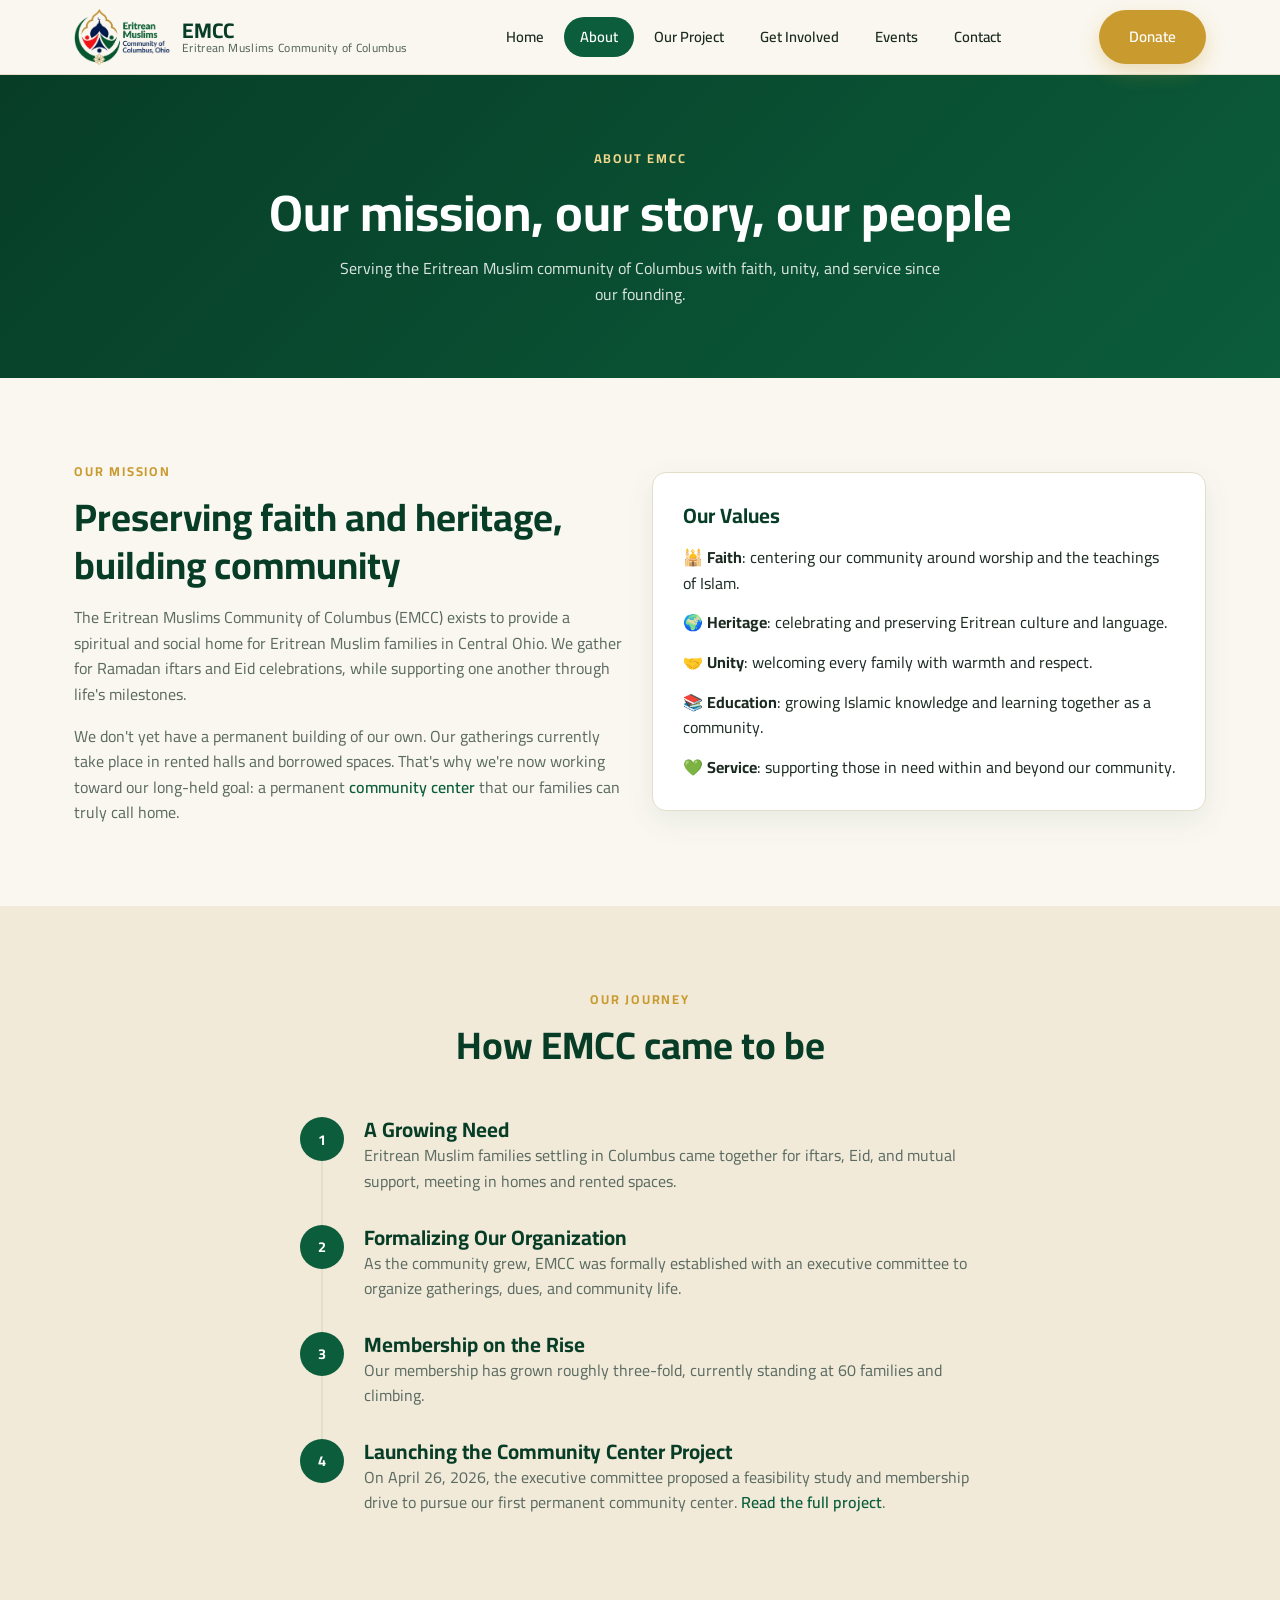
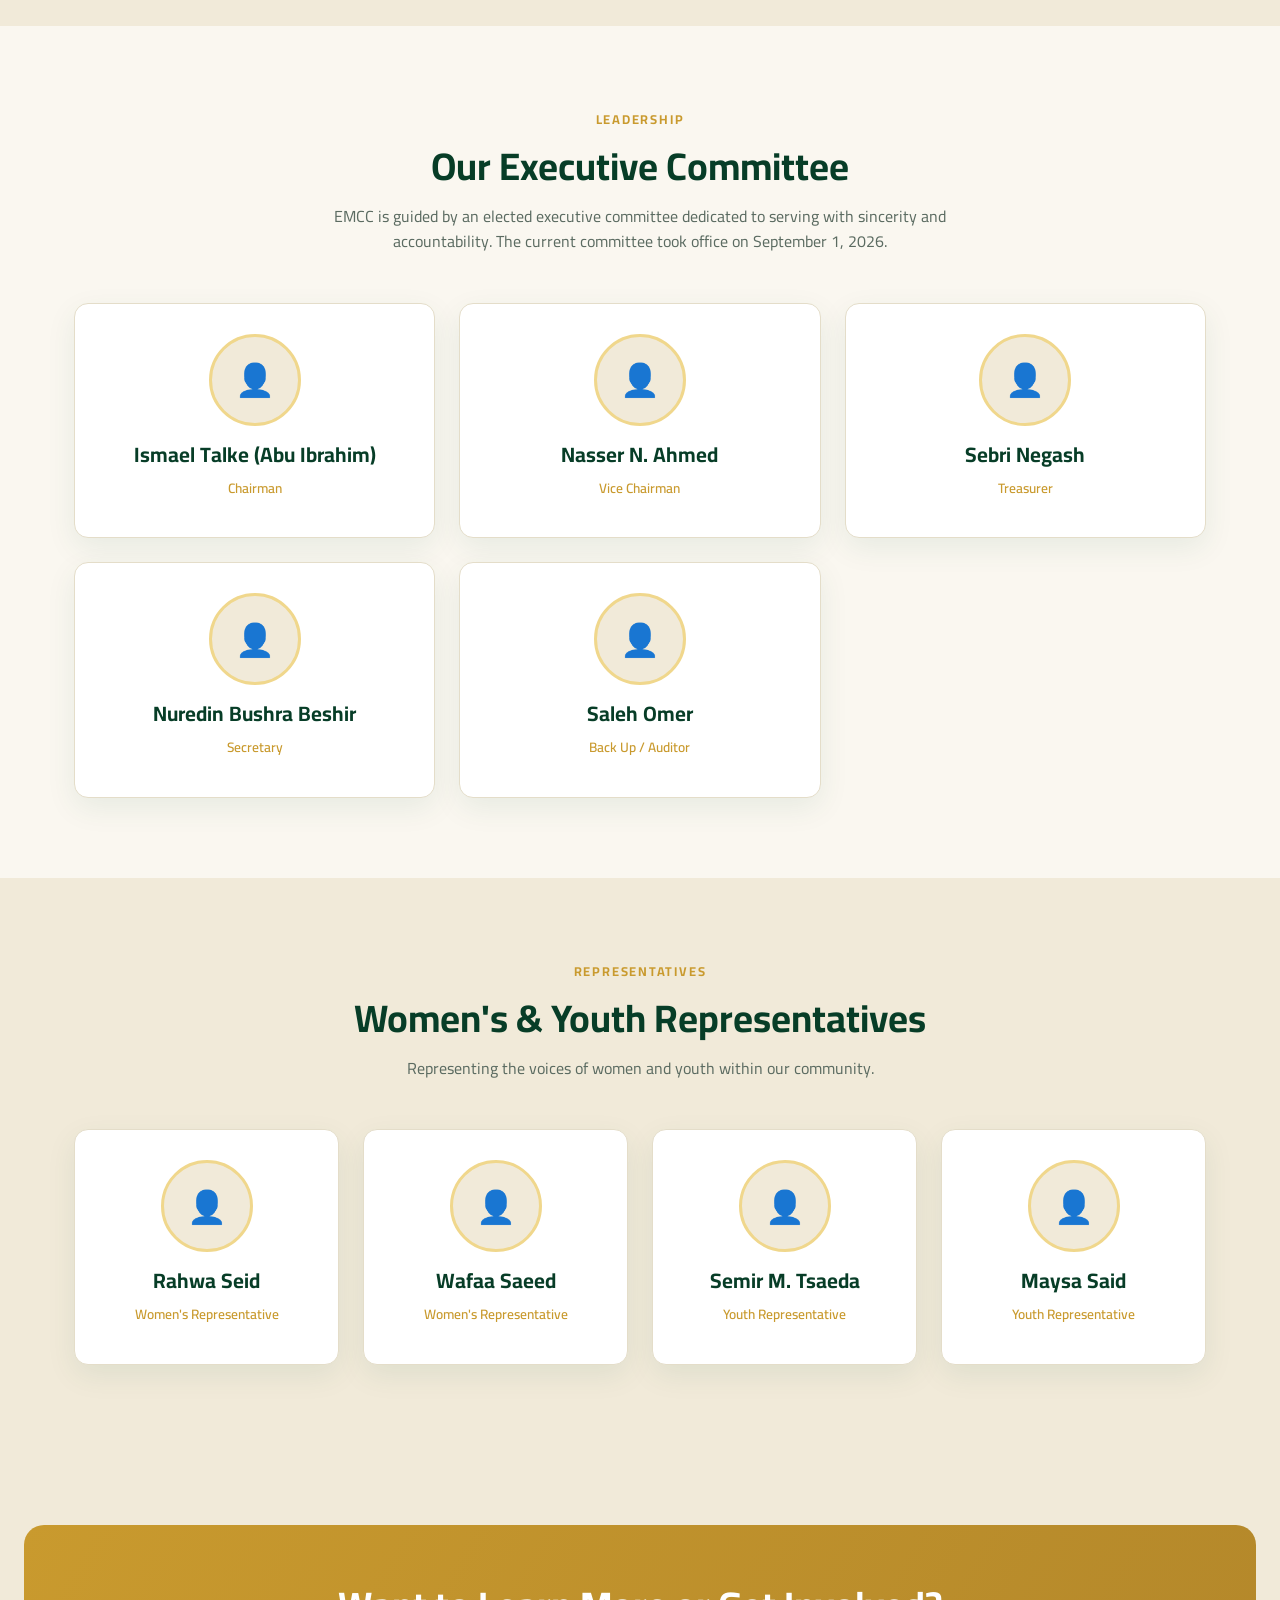
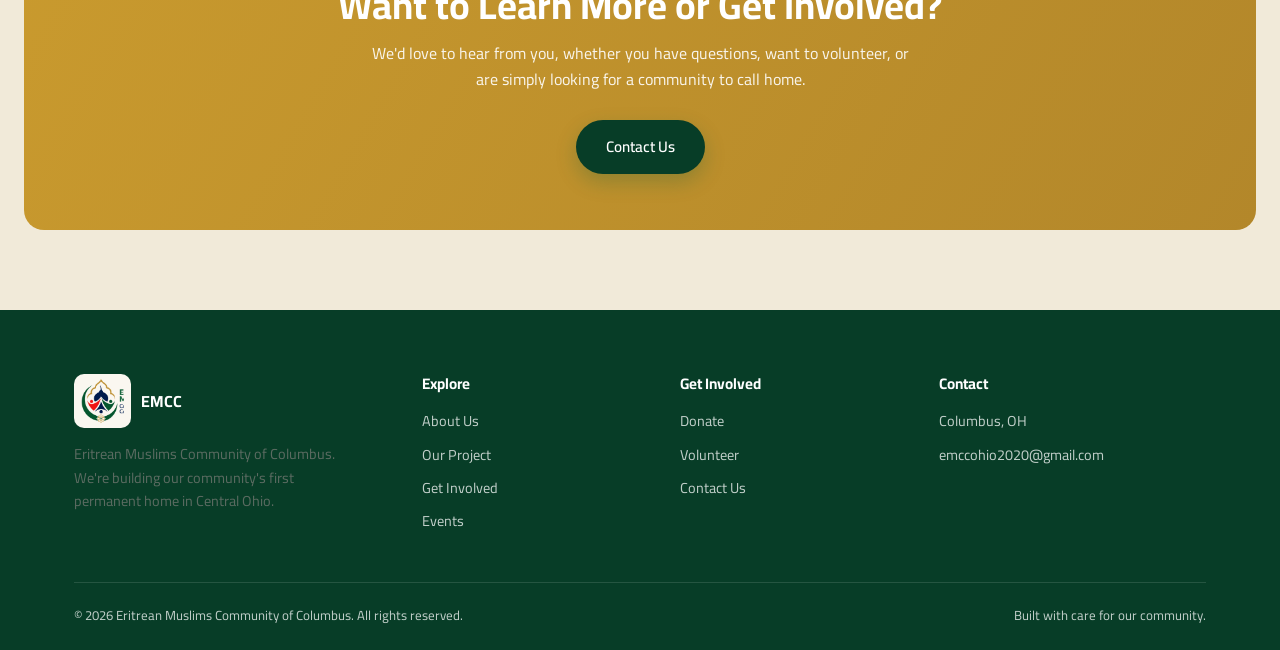
==== commit 26770733: "Describe executive committee as elected rather than volunteer Co-Authored-By: Claude Sonnet 5 <norep" ====
--- a/about.html
+++ b/about.html
@@ -104,7 +104,7 @@
     <div class="section-head">
       <span class="eyebrow">Leadership</span>
       <h2>Our Executive Committee</h2>
-      <p>EMCC is guided by a volunteer executive committee dedicated to serving with sincerity and accountability. The current committee took office on September 1, 2026.</p>
+      <p>EMCC is guided by an elected executive committee dedicated to serving with sincerity and accountability. The current committee took office on September 1, 2026.</p>
     </div>
     <div class="grid grid-3">
       <div class="card leader-card">
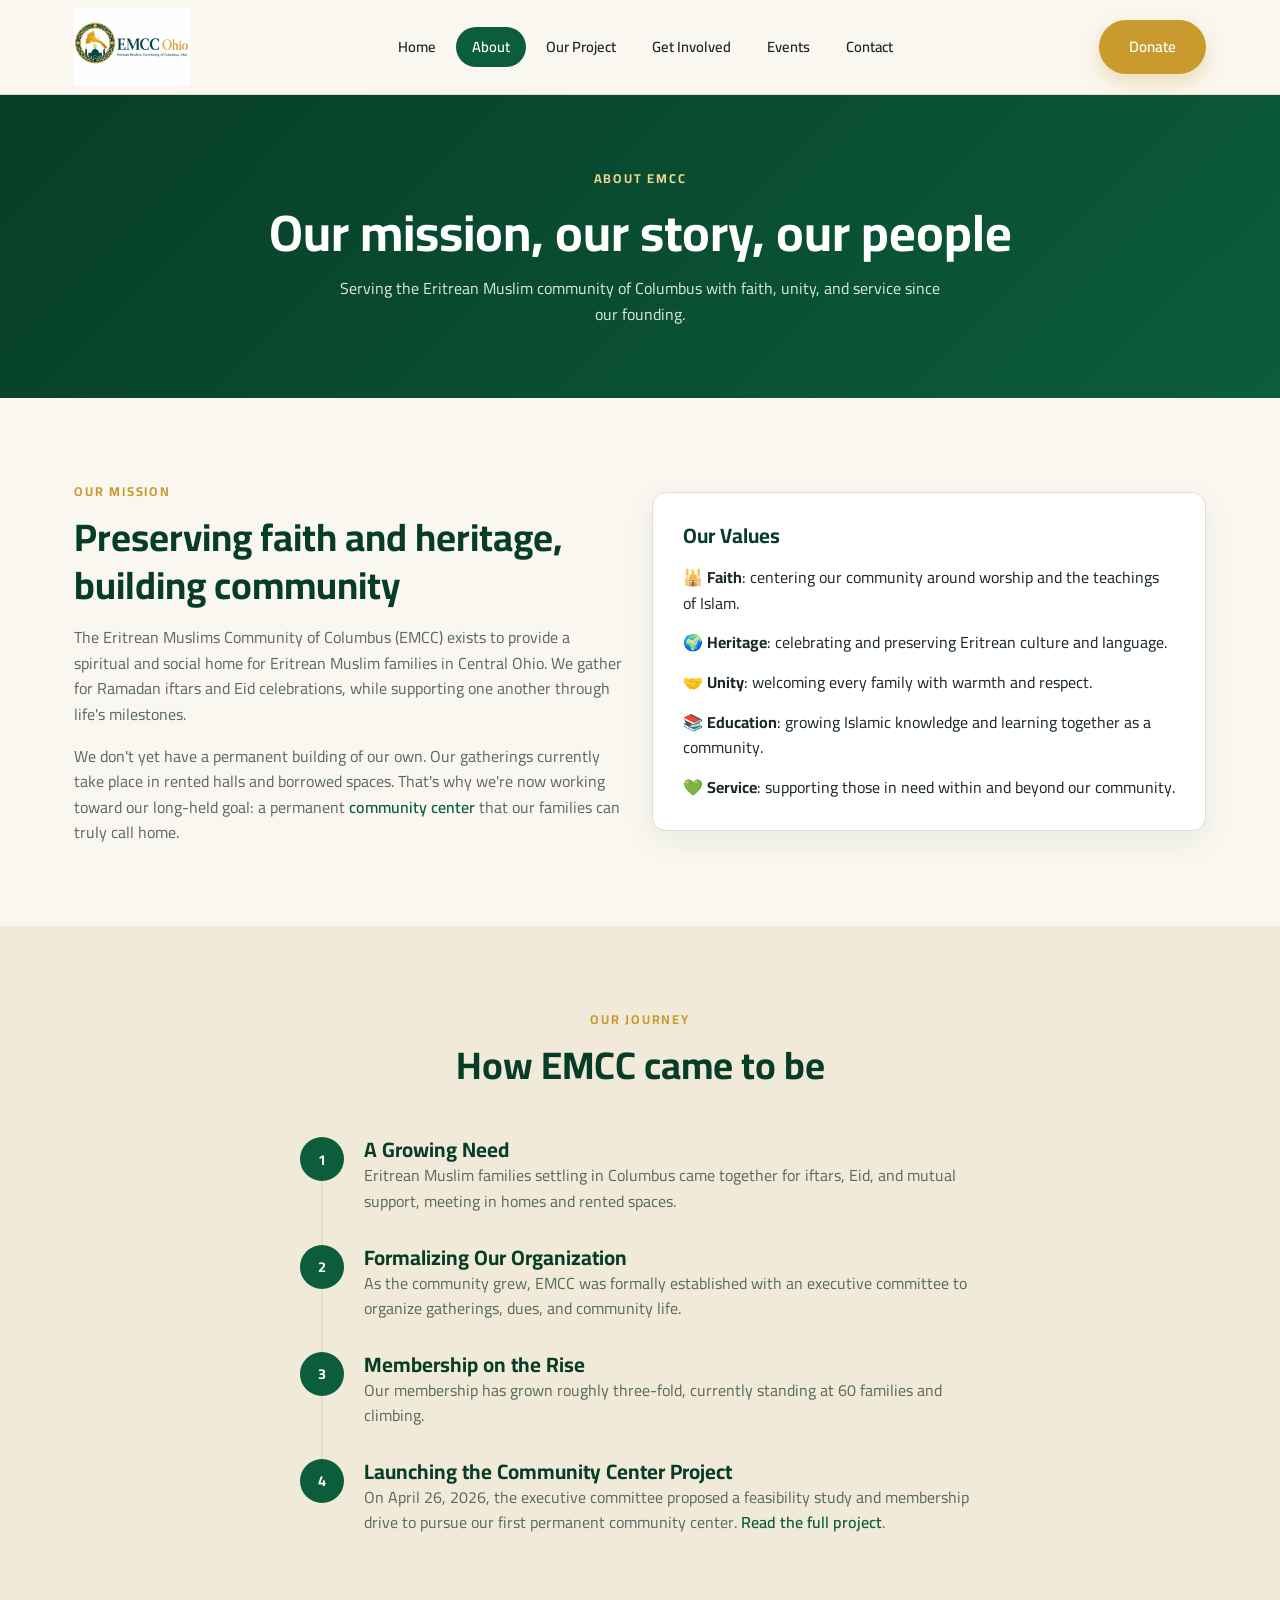
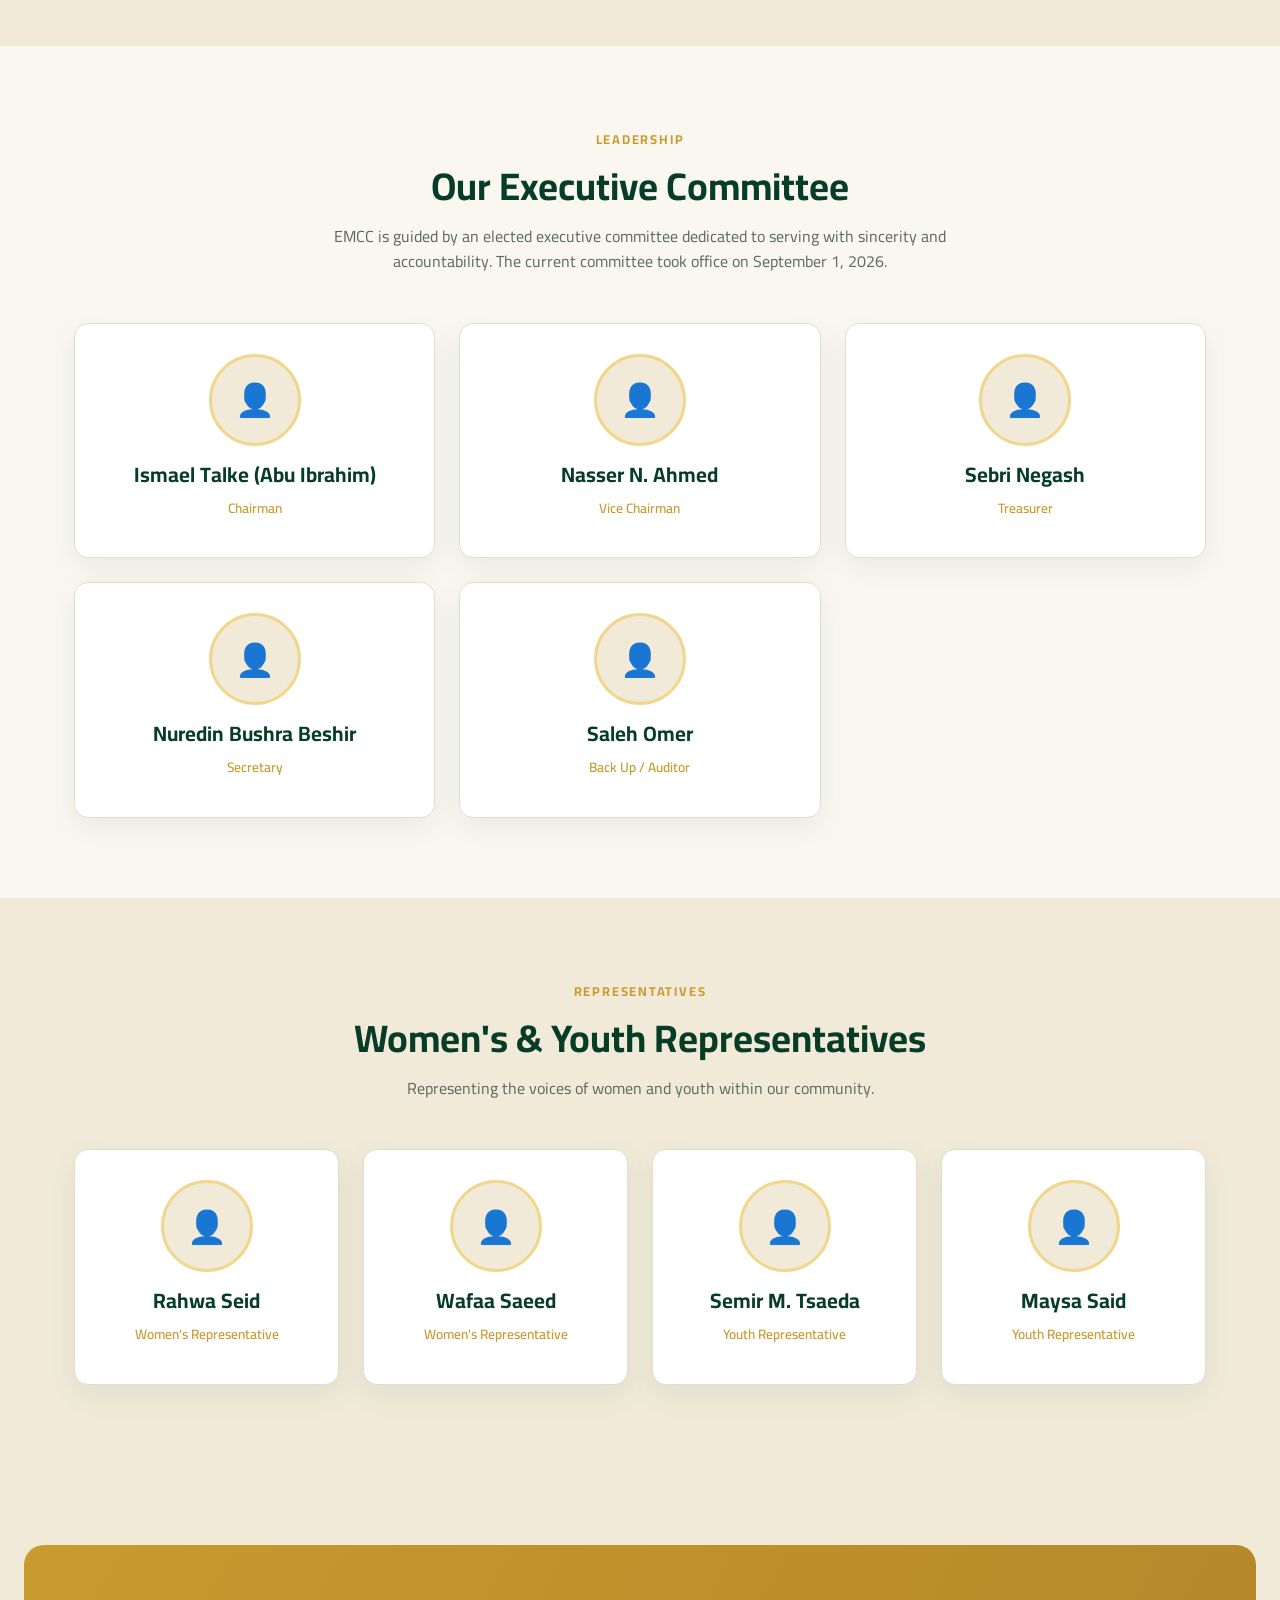
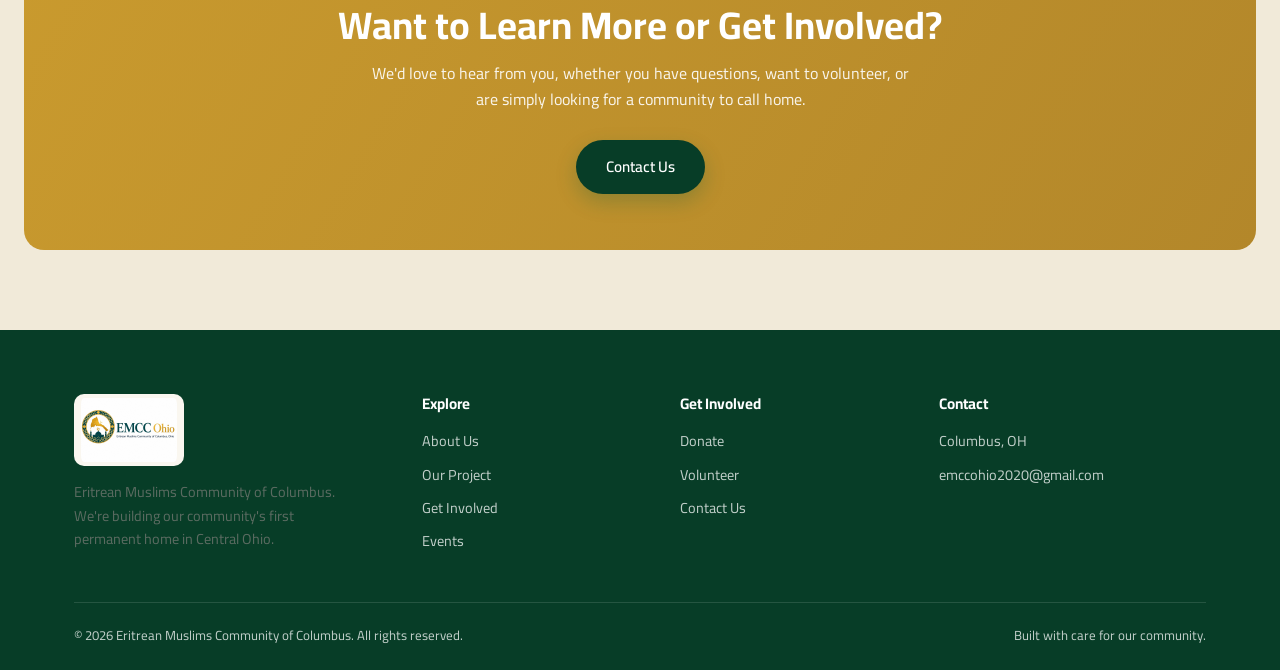
==== commit 710f7f8c: "Drop redundant brand text next to logo, enlarge logo The new logo already contains the EMCC wordmark" ====
--- a/about.html
+++ b/about.html
@@ -16,7 +16,6 @@
   <div class="header-inner container">
     <a href="index.html" class="brand">
       <img src="assets/img/emcc-logo-full.png" alt="EMCC: Eritrean Muslims Community of Columbus" class="brand-mark-full">
-      <span class="brand-text">EMCC<span class="full">Eritrean Muslims Community of Columbus</span></span>
     </a>
     <nav class="nav-links">
       <a href="index.html">Home</a>
@@ -180,7 +179,7 @@
   <div class="container">
     <div class="footer-grid">
       <div>
-        <div class="footer-brand"><img src="assets/img/emcc-logo.png" alt="EMCC logo: map of Eritrea with crescent and star" class="brand-mark"> EMCC</div>
+        <div class="footer-brand"><img src="assets/img/emcc-logo.png" alt="EMCC logo: map of Eritrea with crescent and star" class="brand-mark"></div>
         <p style="font-size:0.9rem; max-width:280px;">Eritrean Muslims Community of Columbus. We're building our community's first permanent home in Central Ohio.</p>
       </div>
       <div>
--- a/assets/css/style.css
+++ b/assets/css/style.css
@@ -148,7 +148,7 @@
 }
 
 .brand-mark {
-  height: 54px;
+  height: 72px;
   width: auto;
   display: block;
   flex-shrink: 0;
@@ -159,7 +159,7 @@
 }
 
 .brand-mark-full {
-  height: 58px;
+  height: 78px;
   width: auto;
   display: block;
   flex-shrink: 0;
@@ -168,9 +168,6 @@
   border-radius: 0;
   padding: 0;
 }
-
-.brand-text { display: flex; flex-direction: column; line-height: 1.15; }
-.brand-text .full { font-size: 0.74rem; font-weight: 500; color: var(--muted); letter-spacing: 0.03em; }
 
 .nav-links {
   display: flex;
@@ -658,8 +655,7 @@
 @media (max-width: 720px) {
   .header-inner { padding: 8px 16px; }
   .brand { font-size: 1.05rem; gap: 8px; }
-  .brand-mark-full { height: 40px; }
-  .brand-text .full { display: none; }
+  .brand-mark-full { height: 52px; }
   .header-cta { gap: 6px; }
   .header-cta .btn { padding: 9px 16px; font-size: 0.85rem; }
   .nav-links { display: none; }
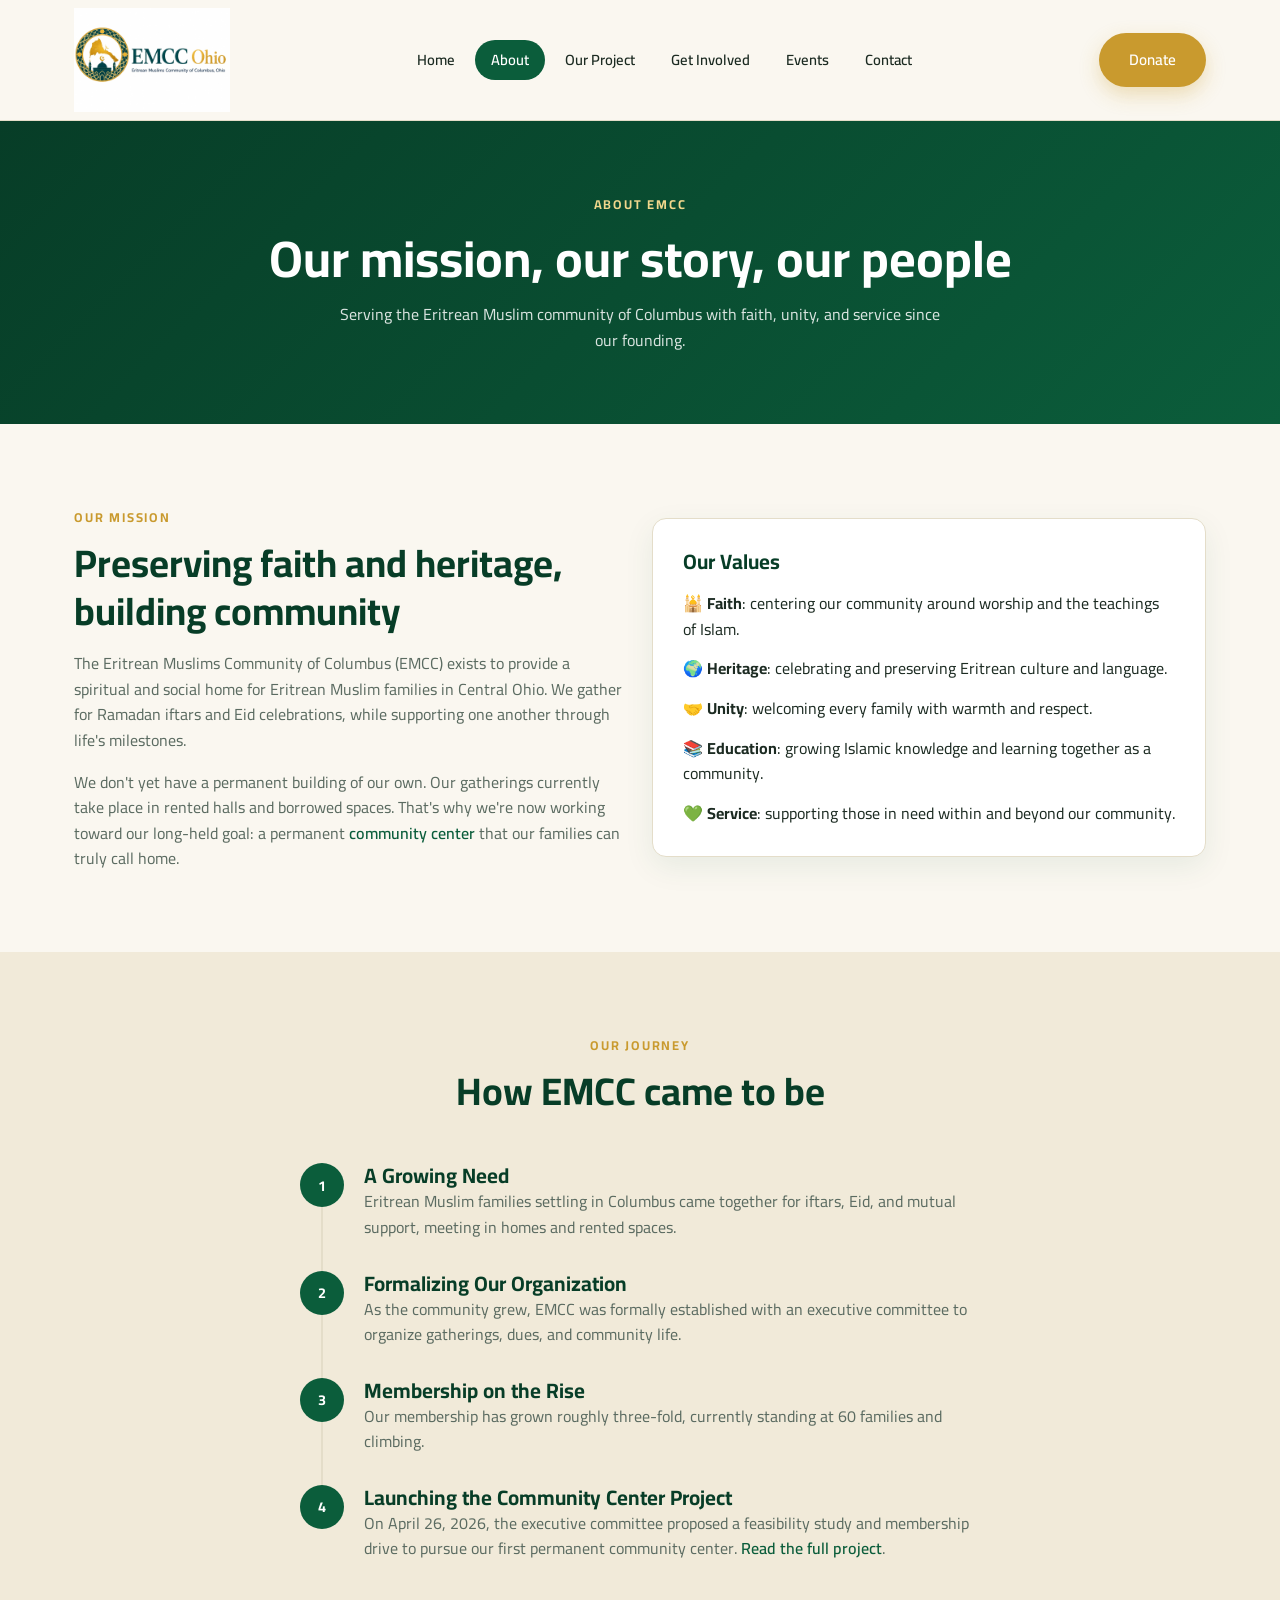
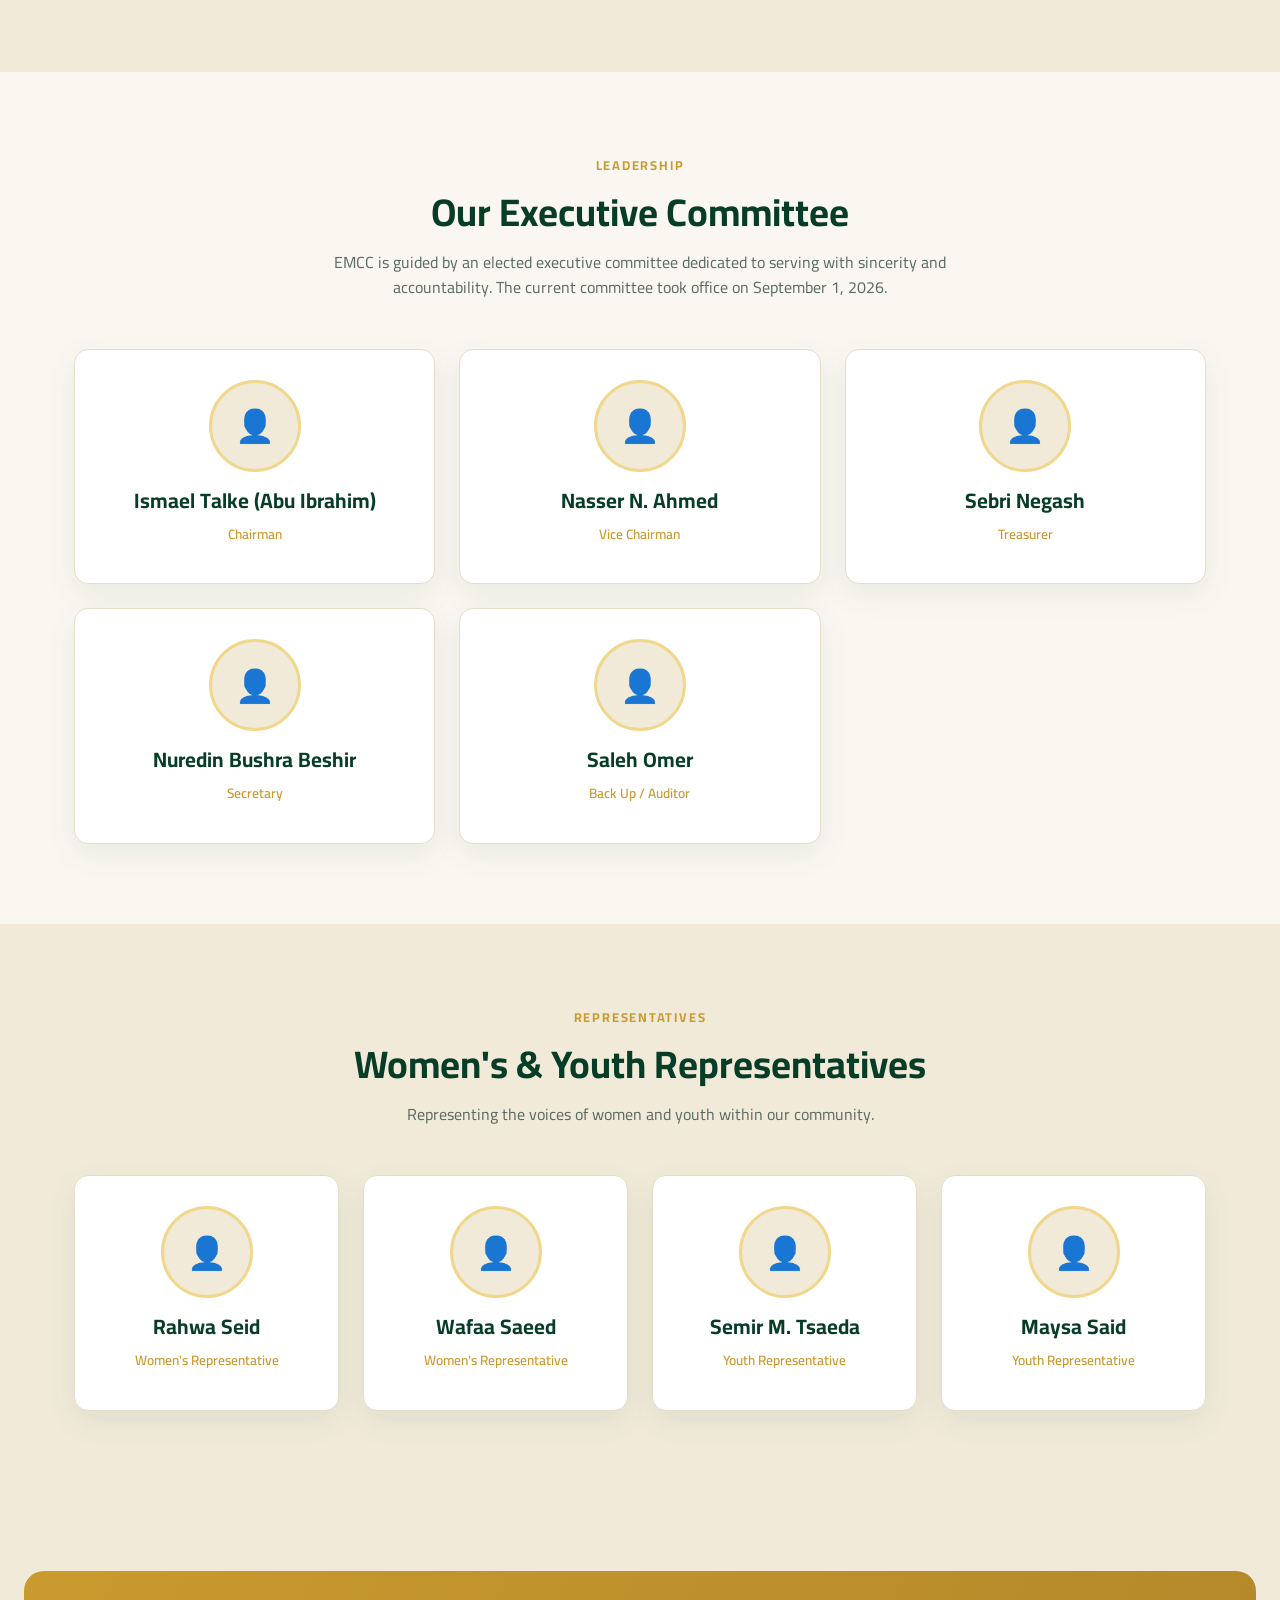
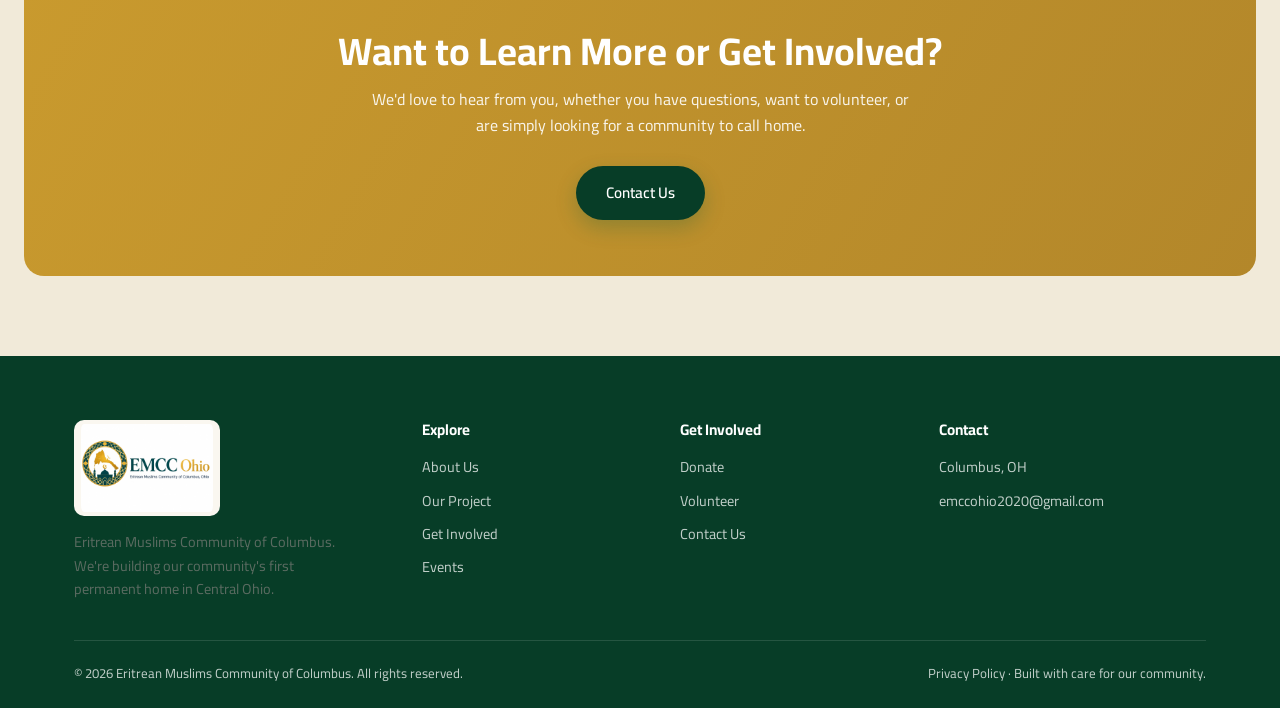
==== commit 40743017: "Add privacy policy page and footer links Covers website contact form and donations, membership recor" ====
--- a/about.html
+++ b/about.html
@@ -209,7 +209,7 @@
     </div>
     <div class="footer-bottom">
       <span>© <span class="js-year"></span> Eritrean Muslims Community of Columbus. All rights reserved.</span>
-      <span>Built with care for our community.</span>
+      <span><a href="privacy.html">Privacy Policy</a> · Built with care for our community.</span>
     </div>
   </div>
 </footer>
--- a/assets/css/style.css
+++ b/assets/css/style.css
@@ -148,7 +148,7 @@
 }
 
 .brand-mark {
-  height: 72px;
+  height: 96px;
   width: auto;
   display: block;
   flex-shrink: 0;
@@ -159,7 +159,7 @@
 }
 
 .brand-mark-full {
-  height: 78px;
+  height: 104px;
   width: auto;
   display: block;
   flex-shrink: 0;
@@ -532,6 +532,125 @@
 .form-status { margin-top: 14px; font-size: 0.9rem; font-weight: 600; display: none; }
 .form-status.show { display: block; }
 .form-status.ok { color: var(--primary); }
+.form-status.error { color: #c0392b; }
+
+.give-panel {
+  max-width: 560px;
+  margin: 0 auto;
+  background: var(--white);
+  border-radius: var(--radius);
+  border: 1px solid var(--border);
+  box-shadow: var(--shadow);
+  overflow: hidden;
+}
+
+.give-method-toggle {
+  display: flex;
+}
+
+.give-method-option {
+  flex: 1;
+  display: flex;
+  align-items: center;
+  justify-content: center;
+  text-align: center;
+  gap: 8px;
+  padding: 16px 12px;
+  font-weight: 600;
+  font-size: 0.92rem;
+  cursor: pointer;
+  background: var(--cream-dark);
+  color: var(--muted);
+  border-bottom: 3px solid transparent;
+  transition: background 0.2s ease, color 0.2s ease;
+}
+
+.give-method-option input {
+  position: absolute;
+  opacity: 0;
+  pointer-events: none;
+}
+
+.give-method-option:has(input:checked) {
+  background: var(--white);
+  color: var(--primary-dark);
+  border-bottom-color: var(--primary);
+}
+
+.give-method-panel { padding: 28px 30px 32px; }
+.give-method-panel h3 { margin-bottom: 10px; }
+
+.give-zelle-email {
+  font-size: 1.15rem;
+  color: var(--primary-dark);
+  margin: 10px 0;
+}
+
+.give-amounts {
+  display: flex;
+  flex-wrap: wrap;
+  gap: 10px;
+  margin-top: 18px;
+  align-items: center;
+}
+
+.amount-btn {
+  padding: 10px 18px;
+  border-radius: 999px;
+  border: 1px solid var(--border);
+  background: var(--cream);
+  color: var(--text);
+  font-weight: 600;
+  font-size: 0.92rem;
+  cursor: pointer;
+  transition: background 0.2s ease, color 0.2s ease, border-color 0.2s ease;
+}
+
+.amount-btn:hover { border-color: var(--primary); }
+.amount-btn.active {
+  background: var(--primary);
+  border-color: var(--primary);
+  color: var(--white);
+}
+
+.amount-custom {
+  display: flex;
+  align-items: center;
+  gap: 8px;
+}
+
+.amount-custom label {
+  font-size: 0.85rem;
+  color: var(--muted);
+  font-weight: 600;
+}
+
+.amount-custom input {
+  width: 110px;
+  padding: 9px 12px;
+  border-radius: 999px;
+  border: 1px solid var(--border);
+  font-family: inherit;
+  font-size: 0.92rem;
+}
+
+.amount-custom input:focus {
+  outline: none;
+  border-color: var(--primary);
+  box-shadow: 0 0 0 3px rgba(11,93,59,0.12);
+}
+
+#paypal-button-container { margin-top: 22px; max-width: 360px; }
+
+.give-paypal-note {
+  font-size: 0.8rem;
+  color: var(--muted);
+  margin-top: 14px;
+}
+
+@media (max-width: 560px) {
+  .give-method-option { font-size: 0.82rem; padding: 14px 8px; }
+}
 
 .map-embed {
   border-radius: var(--radius);
@@ -655,7 +774,7 @@
 @media (max-width: 720px) {
   .header-inner { padding: 8px 16px; }
   .brand { font-size: 1.05rem; gap: 8px; }
-  .brand-mark-full { height: 52px; }
+  .brand-mark-full { height: 68px; }
   .header-cta { gap: 6px; }
   .header-cta .btn { padding: 9px 16px; font-size: 0.85rem; }
   .nav-links { display: none; }
